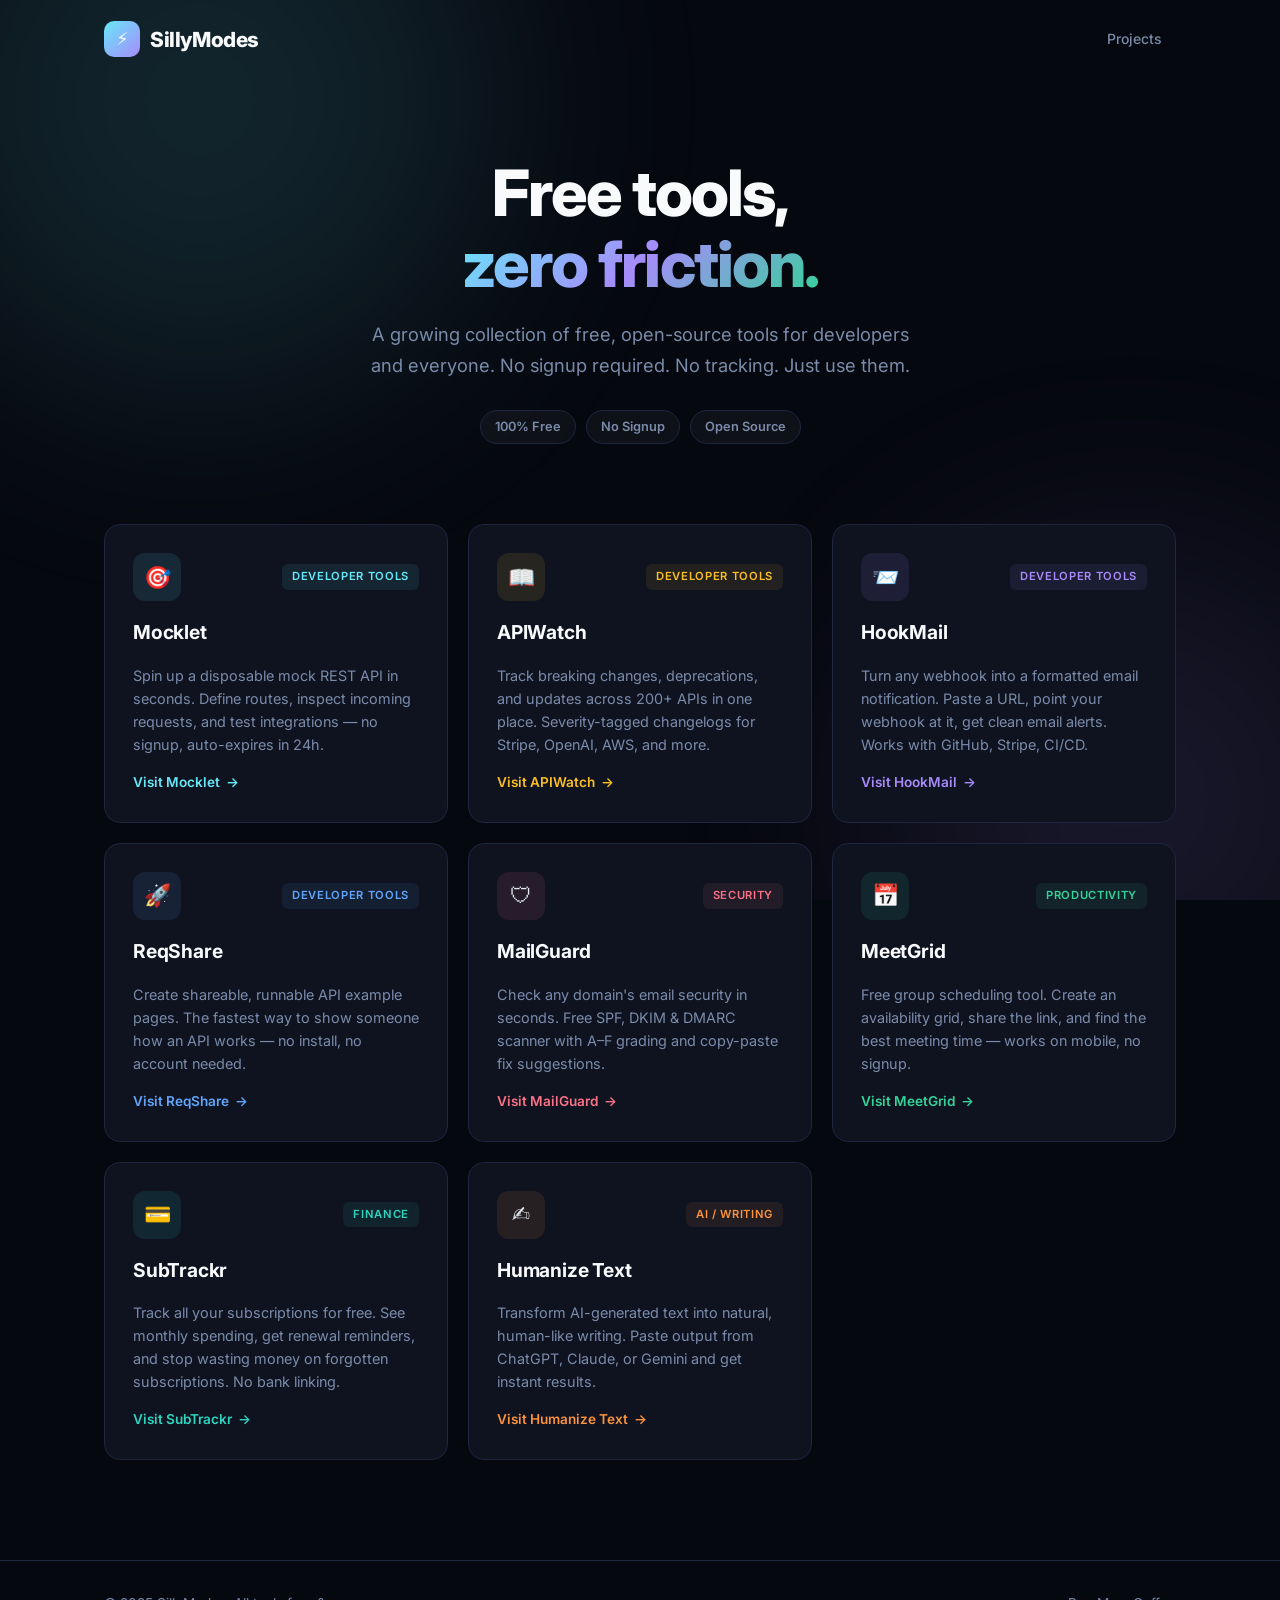
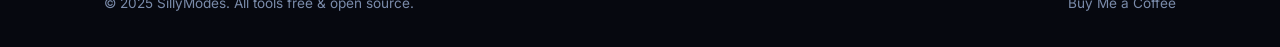
==== index.html @ 4026e221 "open project links in new tabs Co-Authored-By: Claude Opus 4.6 (1M context) <noreply@anthropic.com>" ====
<!DOCTYPE html>
<html lang="en">
<head>
<meta charset="UTF-8">
<meta name="viewport" content="width=device-width, initial-scale=1.0">
<title>SillyModes — Free Developer Tools & Utilities</title>
<meta name="description" content="A collection of free, no-signup developer tools and utilities. Mock APIs, webhook relays, email security, scheduling, API tracking, and more.">
<meta name="keywords" content="free developer tools, mock API, webhook email, email security, API changelog, group scheduling, subscription tracker, AI humanizer, API examples">
<link rel="canonical" href="https://sillymodes.github.io/">
<meta name="robots" content="index, follow">

<!-- Open Graph -->
<meta property="og:title" content="SillyModes — Free Developer Tools & Utilities">
<meta property="og:description" content="A collection of free, no-signup tools for developers. Mock APIs, webhook relays, email security, and more.">
<meta property="og:url" content="https://sillymodes.github.io/">
<meta property="og:type" content="website">
<meta property="og:site_name" content="SillyModes">

<!-- Twitter Card -->
<meta name="twitter:card" content="summary">
<meta name="twitter:title" content="SillyModes — Free Developer Tools & Utilities">
<meta name="twitter:description" content="Free, no-signup tools for developers. Mock APIs, webhooks, email security, scheduling, and more.">

<link rel="icon" type="image/svg+xml" href="data:image/svg+xml,%3Csvg xmlns='http://www.w3.org/2000/svg' viewBox='0 0 64 64'%3E%3Crect width='64' height='64' rx='14' fill='%230a0e1a'/%3E%3Ctext x='32' y='44' text-anchor='middle' font-size='34' fill='%2367e8f9'%3E%E2%9A%A1%3C/text%3E%3C/svg%3E">

<link rel="preconnect" href="https://fonts.googleapis.com">
<link rel="preconnect" href="https://fonts.gstatic.com" crossorigin>
<link href="https://fonts.googleapis.com/css2?family=Inter:wght@400;500;600;700;800&display=swap" rel="stylesheet">

<style>
*,*::before,*::after{box-sizing:border-box;margin:0;padding:0}

:root{
  --bg:#06080f;
  --bg-card:#0f1320;
  --bg-card-hover:#151b30;
  --border:#1e2640;
  --border-hover:#2d3a5c;
  --text:#e2e8f0;
  --text-dim:#7a8baa;
  --text-bright:#f8fafc;
  --accent:#67e8f9;
  --accent2:#a78bfa;
  --accent3:#34d399;
  --font:'Inter',system-ui,-apple-system,sans-serif;
  --radius:16px;
  --radius-sm:10px;
}

html{scroll-behavior:smooth}
body{
  font-family:var(--font);
  background:var(--bg);
  color:var(--text);
  line-height:1.6;
  min-height:100vh;
  overflow-x:hidden;
}

/* ===== BACKGROUND ===== */
.bg-glow{
  position:fixed;
  inset:0;
  z-index:0;
  pointer-events:none;
  overflow:hidden;
}
.bg-glow::before,.bg-glow::after{
  content:'';
  position:absolute;
  border-radius:50%;
  filter:blur(120px);
  opacity:.12;
}
.bg-glow::before{
  width:600px;height:600px;
  background:var(--accent);
  top:-200px;left:-100px;
}
.bg-glow::after{
  width:500px;height:500px;
  background:var(--accent2);
  bottom:-150px;right:-100px;
}

/* ===== LAYOUT ===== */
.container{
  max-width:1120px;
  margin:0 auto;
  padding:0 24px;
  position:relative;
  z-index:1;
}

/* ===== HEADER ===== */
header{
  padding:20px 0;
  position:relative;
  z-index:10;
}
.header-inner{
  display:flex;
  align-items:center;
  justify-content:space-between;
}
.logo{
  font-size:1.3rem;
  font-weight:800;
  color:var(--text-bright);
  text-decoration:none;
  letter-spacing:-.02em;
  display:flex;
  align-items:center;
  gap:10px;
}
.logo-icon{
  width:36px;height:36px;
  background:linear-gradient(135deg,var(--accent),var(--accent2));
  border-radius:10px;
  display:grid;
  place-items:center;
  font-size:18px;
  line-height:1;
}
.header-links{
  display:flex;
  align-items:center;
  gap:8px;
}
.header-links a{
  color:var(--text-dim);
  text-decoration:none;
  font-size:.875rem;
  font-weight:500;
  padding:8px 14px;
  border-radius:var(--radius-sm);
  transition:all .2s;
}
.header-links a:hover{
  color:var(--text-bright);
  background:rgba(255,255,255,.05);
}

/* ===== HERO ===== */
.hero{
  padding:80px 0 60px;
  text-align:center;
}
.hero h1{
  font-size:clamp(2.5rem,6vw,4rem);
  font-weight:800;
  letter-spacing:-.03em;
  line-height:1.1;
  color:var(--text-bright);
  margin-bottom:20px;
}
.hero h1 .gradient{
  background:linear-gradient(135deg,var(--accent),var(--accent2),var(--accent3));
  -webkit-background-clip:text;
  -webkit-text-fill-color:transparent;
  background-clip:text;
}
.hero p{
  font-size:1.15rem;
  color:var(--text-dim);
  max-width:560px;
  margin:0 auto;
  line-height:1.7;
}
.hero .badge-row{
  display:flex;
  justify-content:center;
  flex-wrap:wrap;
  gap:10px;
  margin-top:28px;
}
.hero .badge{
  font-size:.8rem;
  font-weight:600;
  padding:6px 14px;
  border-radius:20px;
  background:rgba(255,255,255,.04);
  border:1px solid var(--border);
  color:var(--text-dim);
}

/* ===== GRID ===== */
.projects{
  padding:20px 0 100px;
}
.grid{
  display:grid;
  grid-template-columns:repeat(auto-fill,minmax(320px,1fr));
  gap:20px;
}

/* ===== CARD ===== */
.card{
  background:var(--bg-card);
  border:1px solid var(--border);
  border-radius:var(--radius);
  padding:28px;
  text-decoration:none;
  color:inherit;
  display:flex;
  flex-direction:column;
  gap:16px;
  transition:all .25s cubic-bezier(.4,0,.2,1);
  position:relative;
  overflow:hidden;
}
.card::before{
  content:'';
  position:absolute;
  inset:0;
  border-radius:var(--radius);
  opacity:0;
  transition:opacity .3s;
  pointer-events:none;
}
.card:hover{
  background:var(--bg-card-hover);
  border-color:var(--border-hover);
  transform:translateY(-4px);
  box-shadow:0 20px 60px rgba(0,0,0,.3);
}
.card:hover::before{opacity:1}

.card-top{
  display:flex;
  align-items:center;
  justify-content:space-between;
}
.card-icon{
  width:48px;height:48px;
  border-radius:12px;
  display:grid;
  place-items:center;
  font-size:22px;
  flex-shrink:0;
}
.card-tag{
  font-size:.7rem;
  font-weight:600;
  text-transform:uppercase;
  letter-spacing:.06em;
  padding:4px 10px;
  border-radius:6px;
}
.card h3{
  font-size:1.2rem;
  font-weight:700;
  color:var(--text-bright);
  letter-spacing:-.01em;
}
.card .desc{
  font-size:.9rem;
  color:var(--text-dim);
  line-height:1.6;
  flex:1;
}
.card .visit{
  font-size:.85rem;
  font-weight:600;
  display:flex;
  align-items:center;
  gap:6px;
  transition:gap .2s;
}
.card:hover .visit{gap:10px}
.visit-arrow{transition:transform .2s}
.card:hover .visit-arrow{transform:translateX(2px)}

/* Card color themes */
.card[data-color="cyan"]{--c:103,232,249;--c-solid:#67e8f9}
.card[data-color="purple"]{--c:167,139,250;--c-solid:#a78bfa}
.card[data-color="green"]{--c:52,211,153;--c-solid:#34d399}
.card[data-color="amber"]{--c:251,191,36;--c-solid:#fbbf24}
.card[data-color="rose"]{--c:251,113,133;--c-solid:#fb7185}
.card[data-color="blue"]{--c:96,165,250;--c-solid:#60a5fa}
.card[data-color="orange"]{--c:251,146,60;--c-solid:#fb923c}
.card[data-color="teal"]{--c:45,212,191;--c-solid:#2dd4bf}

.card[data-color] .card-icon{background:rgba(var(--c),.1)}
.card[data-color] .card-tag{background:rgba(var(--c),.08);color:rgb(var(--c))}
.card[data-color] .visit{color:var(--c-solid)}
.card[data-color]::before{
  background:radial-gradient(circle at 30% 0%,rgba(var(--c),.06),transparent 60%);
}

/* ===== FOOTER ===== */
footer{
  border-top:1px solid var(--border);
  padding:32px 0;
  position:relative;
  z-index:1;
}
.footer-inner{
  display:flex;
  align-items:center;
  justify-content:space-between;
  flex-wrap:wrap;
  gap:16px;
}
.footer-inner span{
  font-size:.85rem;
  color:var(--text-dim);
}
.footer-links{
  display:flex;
  gap:20px;
}
.footer-links a{
  font-size:.85rem;
  color:var(--text-dim);
  text-decoration:none;
  transition:color .2s;
}
.footer-links a:hover{color:var(--text-bright)}

/* ===== RESPONSIVE ===== */
@media(max-width:700px){
  .hero{padding:50px 0 40px}
  .grid{grid-template-columns:1fr}
  .header-links .hide-sm{display:none}
}

/* ===== ANIMATION ===== */
@media(prefers-reduced-motion:no-preference){
  .card{
    opacity:0;
    transform:translateY(20px);
    animation:fadeUp .5s ease forwards;
  }
  .card:nth-child(1){animation-delay:.05s}
  .card:nth-child(2){animation-delay:.1s}
  .card:nth-child(3){animation-delay:.15s}
  .card:nth-child(4){animation-delay:.2s}
  .card:nth-child(5){animation-delay:.25s}
  .card:nth-child(6){animation-delay:.3s}
  .card:nth-child(7){animation-delay:.35s}
  .card:nth-child(8){animation-delay:.4s}
  @keyframes fadeUp{
    to{opacity:1;transform:translateY(0)}
  }
}
</style>
</head>
<body>

<div class="bg-glow"></div>

<!-- Header -->
<header>
  <div class="container header-inner">
    <a href="/" class="logo">
      <span class="logo-icon">&#9889;</span>
      SillyModes
    </a>
    <nav class="header-links">
      <a href="#projects" class="hide-sm">Projects</a>
    </nav>
  </div>
</header>

<!-- Hero -->
<section class="hero">
  <div class="container">
    <h1>Free tools,<br><span class="gradient">zero friction.</span></h1>
    <p>A growing collection of free, open-source tools for developers and everyone. No signup required. No tracking. Just use them.</p>
    <div class="badge-row">
      <span class="badge">100% Free</span>
      <span class="badge">No Signup</span>
      <span class="badge">Open Source</span>
    </div>
  </div>
</section>

<!-- Projects Grid -->
<section class="projects" id="projects">
  <div class="container">
    <div class="grid">

      <!-- Mocklet -->
      <a href="/mocklet/" target="_blank" rel="noopener" class="card" data-color="cyan">
        <div class="card-top">
          <div class="card-icon">&#127919;</div>
          <span class="card-tag">Developer Tools</span>
        </div>
        <h3>Mocklet</h3>
        <p class="desc">Spin up a disposable mock REST API in seconds. Define routes, inspect incoming requests, and test integrations &mdash; no signup, auto-expires in 24h.</p>
        <span class="visit">Visit Mocklet <span class="visit-arrow">&rarr;</span></span>
      </a>

      <!-- APIWatch -->
      <a href="/apiwatch/" target="_blank" rel="noopener" class="card" data-color="amber">
        <div class="card-top">
          <div class="card-icon">&#128214;</div>
          <span class="card-tag">Developer Tools</span>
        </div>
        <h3>APIWatch</h3>
        <p class="desc">Track breaking changes, deprecations, and updates across 200+ APIs in one place. Severity-tagged changelogs for Stripe, OpenAI, AWS, and more.</p>
        <span class="visit">Visit APIWatch <span class="visit-arrow">&rarr;</span></span>
      </a>

      <!-- HookMail -->
      <a href="/hookmail/" target="_blank" rel="noopener" class="card" data-color="purple">
        <div class="card-top">
          <div class="card-icon">&#128232;</div>
          <span class="card-tag">Developer Tools</span>
        </div>
        <h3>HookMail</h3>
        <p class="desc">Turn any webhook into a formatted email notification. Paste a URL, point your webhook at it, get clean email alerts. Works with GitHub, Stripe, CI/CD.</p>
        <span class="visit">Visit HookMail <span class="visit-arrow">&rarr;</span></span>
      </a>

      <!-- ReqShare -->
      <a href="/reqshare/" target="_blank" rel="noopener" class="card" data-color="blue">
        <div class="card-top">
          <div class="card-icon">&#128640;</div>
          <span class="card-tag">Developer Tools</span>
        </div>
        <h3>ReqShare</h3>
        <p class="desc">Create shareable, runnable API example pages. The fastest way to show someone how an API works &mdash; no install, no account needed.</p>
        <span class="visit">Visit ReqShare <span class="visit-arrow">&rarr;</span></span>
      </a>

      <!-- MailGuard -->
      <a href="/mailguard/" target="_blank" rel="noopener" class="card" data-color="rose">
        <div class="card-top">
          <div class="card-icon">&#128737;</div>
          <span class="card-tag">Security</span>
        </div>
        <h3>MailGuard</h3>
        <p class="desc">Check any domain's email security in seconds. Free SPF, DKIM &amp; DMARC scanner with A&ndash;F grading and copy-paste fix suggestions.</p>
        <span class="visit">Visit MailGuard <span class="visit-arrow">&rarr;</span></span>
      </a>

      <!-- MeetGrid -->
      <a href="/meetgrid/" target="_blank" rel="noopener" class="card" data-color="green">
        <div class="card-top">
          <div class="card-icon">&#128197;</div>
          <span class="card-tag">Productivity</span>
        </div>
        <h3>MeetGrid</h3>
        <p class="desc">Free group scheduling tool. Create an availability grid, share the link, and find the best meeting time &mdash; works on mobile, no signup.</p>
        <span class="visit">Visit MeetGrid <span class="visit-arrow">&rarr;</span></span>
      </a>

      <!-- SubTrackr -->
      <a href="/subtrackr/" target="_blank" rel="noopener" class="card" data-color="teal">
        <div class="card-top">
          <div class="card-icon">&#128179;</div>
          <span class="card-tag">Finance</span>
        </div>
        <h3>SubTrackr</h3>
        <p class="desc">Track all your subscriptions for free. See monthly spending, get renewal reminders, and stop wasting money on forgotten subscriptions. No bank linking.</p>
        <span class="visit">Visit SubTrackr <span class="visit-arrow">&rarr;</span></span>
      </a>

      <!-- Humanize Text -->
      <a href="/humanize-text/" target="_blank" rel="noopener" class="card" data-color="orange">
        <div class="card-top">
          <div class="card-icon">&#9997;&#65039;</div>
          <span class="card-tag">AI / Writing</span>
        </div>
        <h3>Humanize Text</h3>
        <p class="desc">Transform AI-generated text into natural, human-like writing. Paste output from ChatGPT, Claude, or Gemini and get instant results.</p>
        <span class="visit">Visit Humanize Text <span class="visit-arrow">&rarr;</span></span>
      </a>

    </div>
  </div>
</section>

<!-- Footer -->
<footer>
  <div class="container footer-inner">
    <span>&copy; 2025 SillyModes. All tools free &amp; open source.</span>
    <nav class="footer-links">
      <a href="https://buymeacoffee.com/timtian" target="_blank" rel="noopener">Buy Me a Coffee</a>
    </nav>
  </div>
</footer>

</body>
</html>
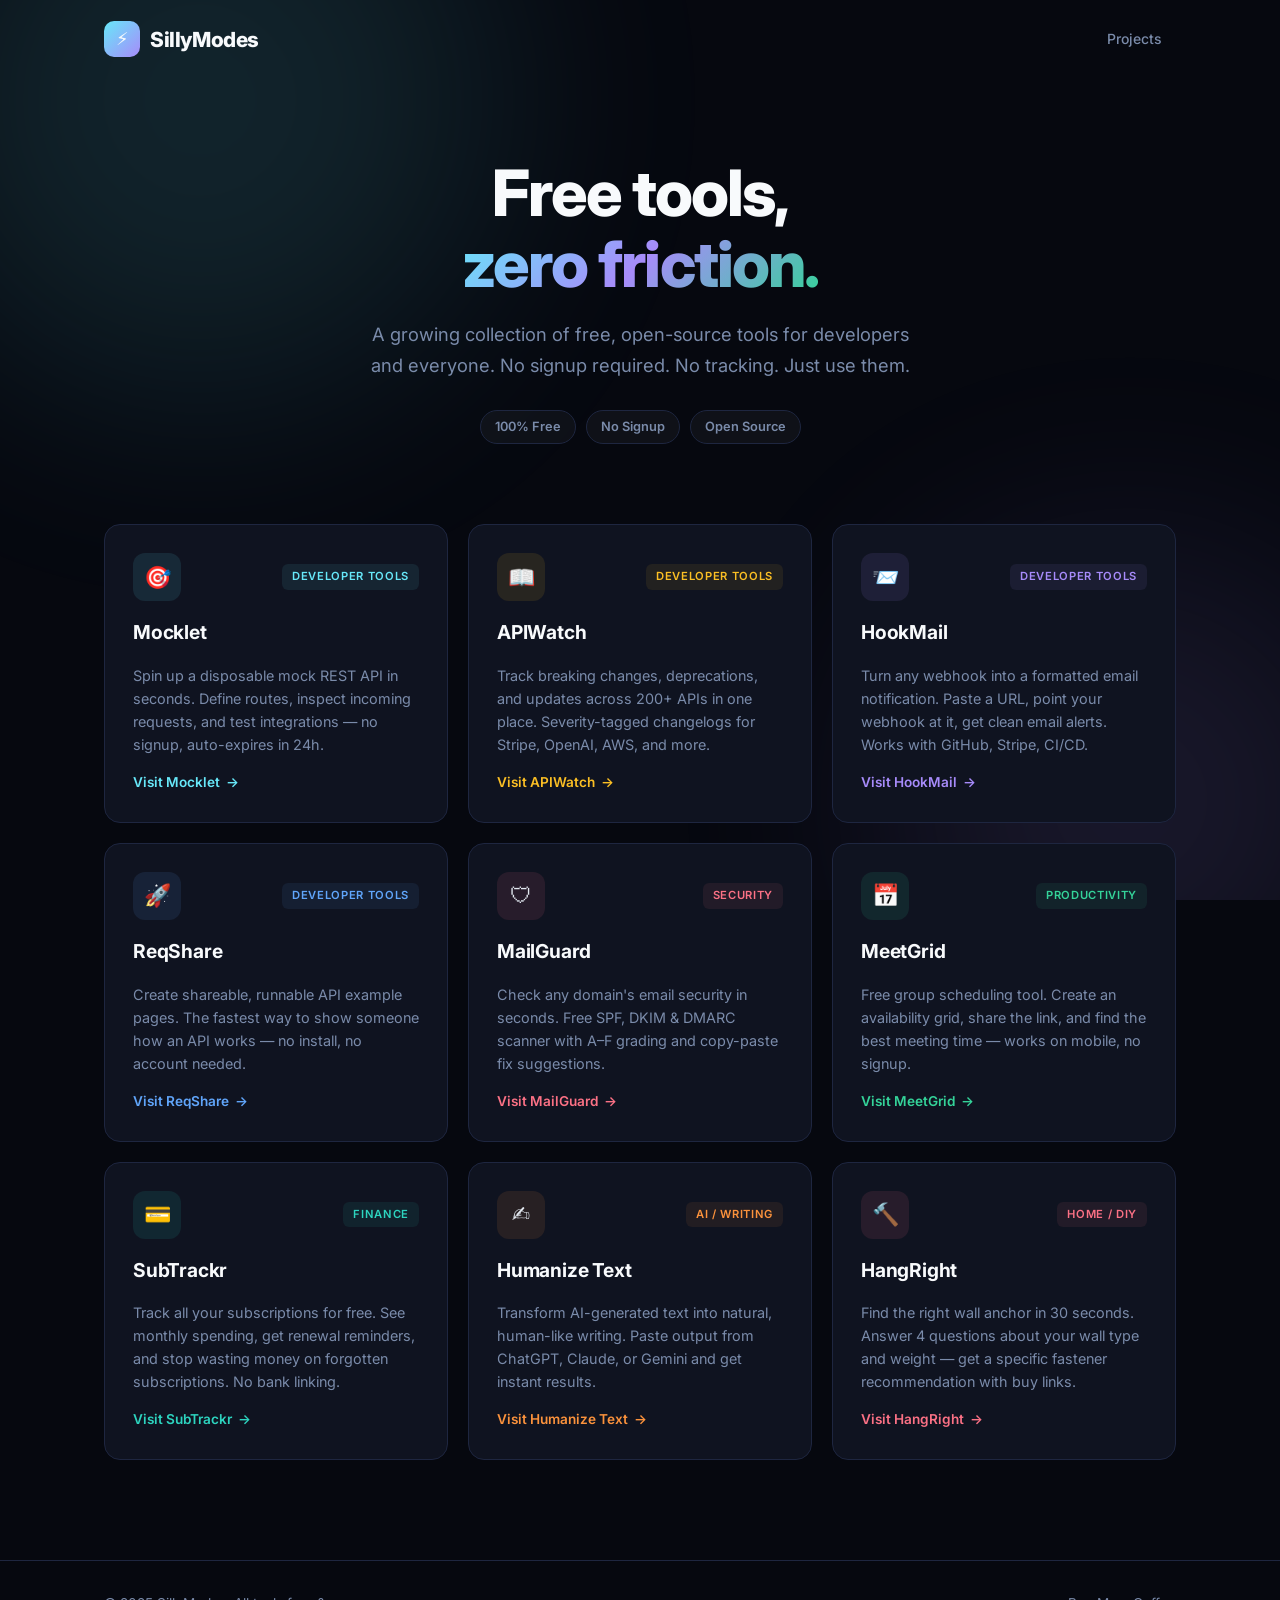
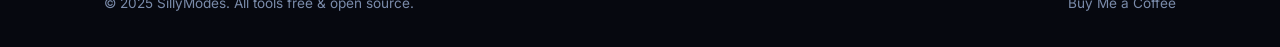
==== commit 12e6cf8a: "add HangRight to homepage Co-Authored-By: Claude Opus 4.6 (1M context) <noreply@anthropic.com>" ====
--- a/index.html
+++ b/index.html
@@ -340,6 +340,7 @@
   .card:nth-child(6){animation-delay:.3s}
   .card:nth-child(7){animation-delay:.35s}
   .card:nth-child(8){animation-delay:.4s}
+  .card:nth-child(9){animation-delay:.45s}
   @keyframes fadeUp{
     to{opacity:1;transform:translateY(0)}
   }
@@ -469,6 +470,17 @@
         <span class="visit">Visit Humanize Text <span class="visit-arrow">&rarr;</span></span>
       </a>
 
+      <!-- HangRight -->
+      <a href="/hangright/" target="_blank" rel="noopener" class="card" data-color="rose">
+        <div class="card-top">
+          <div class="card-icon">&#128296;</div>
+          <span class="card-tag">Home / DIY</span>
+        </div>
+        <h3>HangRight</h3>
+        <p class="desc">Find the right wall anchor in 30 seconds. Answer 4 questions about your wall type and weight &mdash; get a specific fastener recommendation with buy links.</p>
+        <span class="visit">Visit HangRight <span class="visit-arrow">&rarr;</span></span>
+      </a>
+
     </div>
   </div>
 </section>
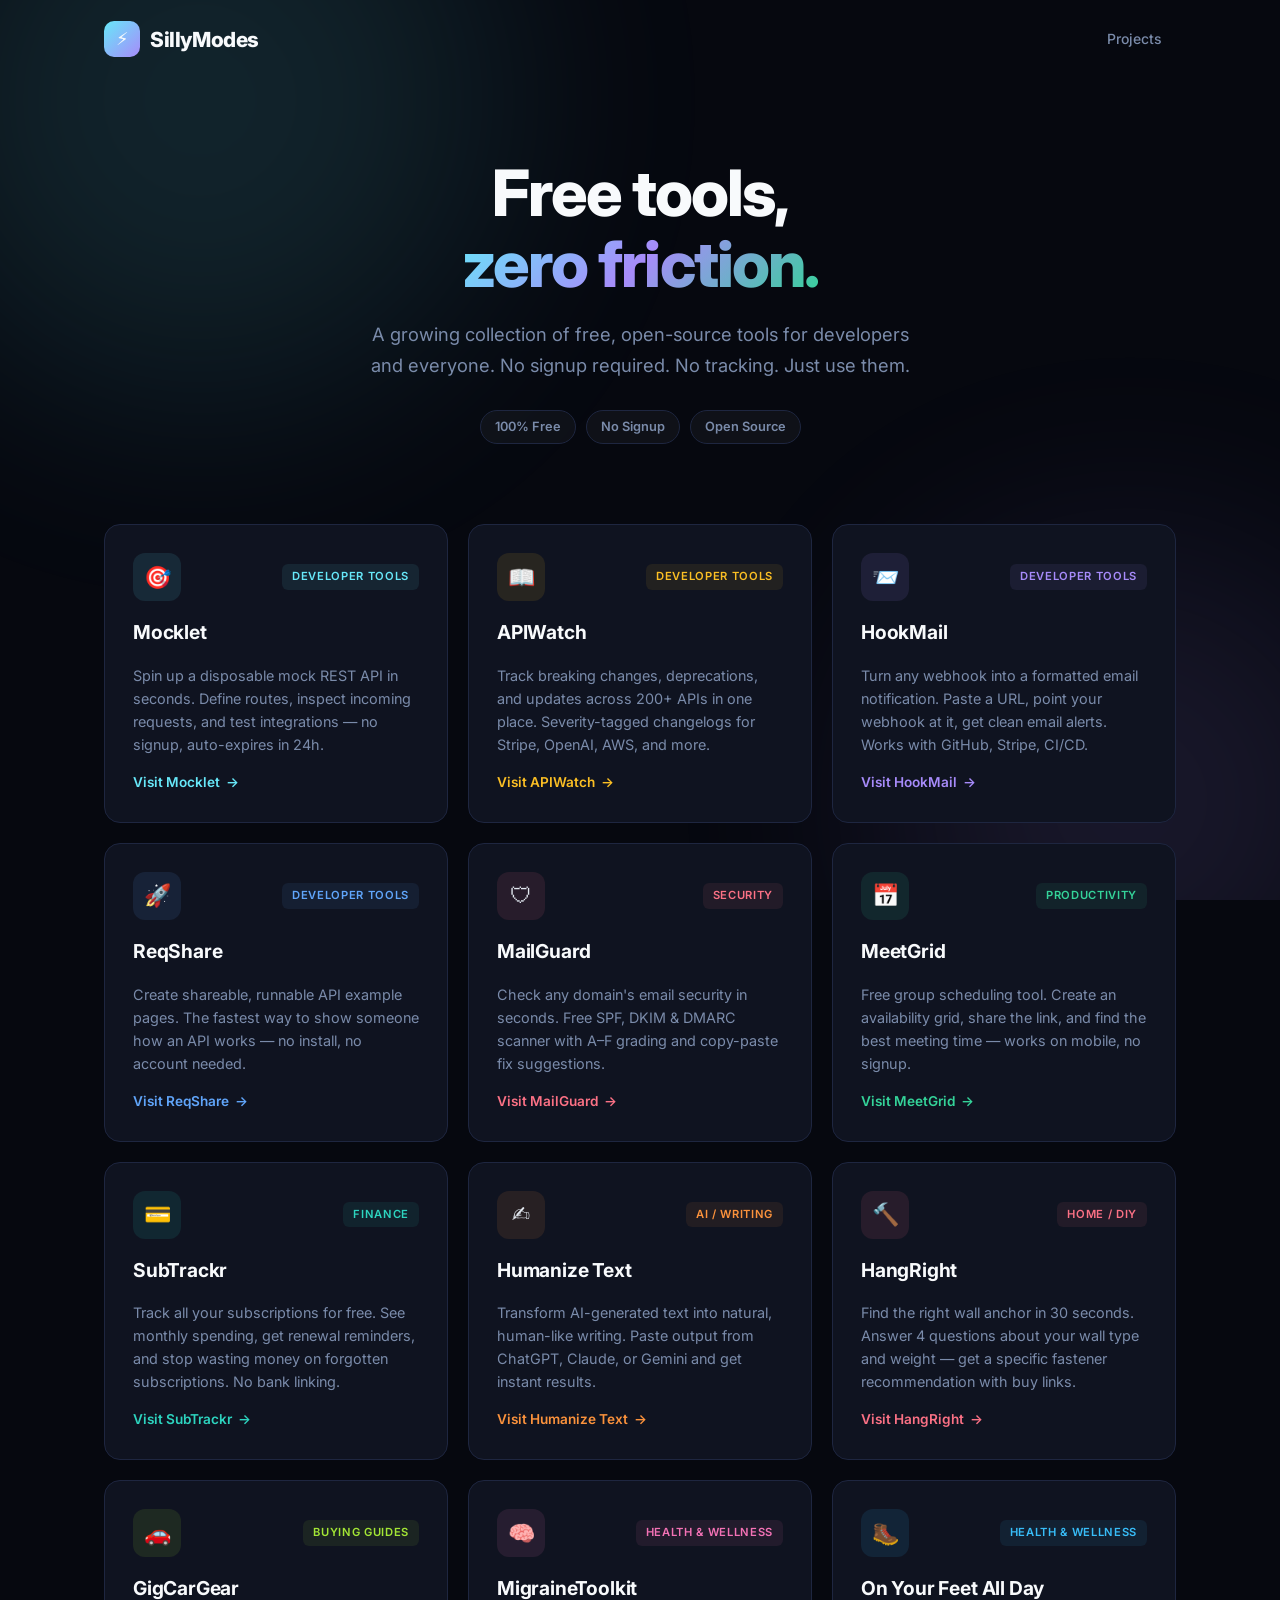
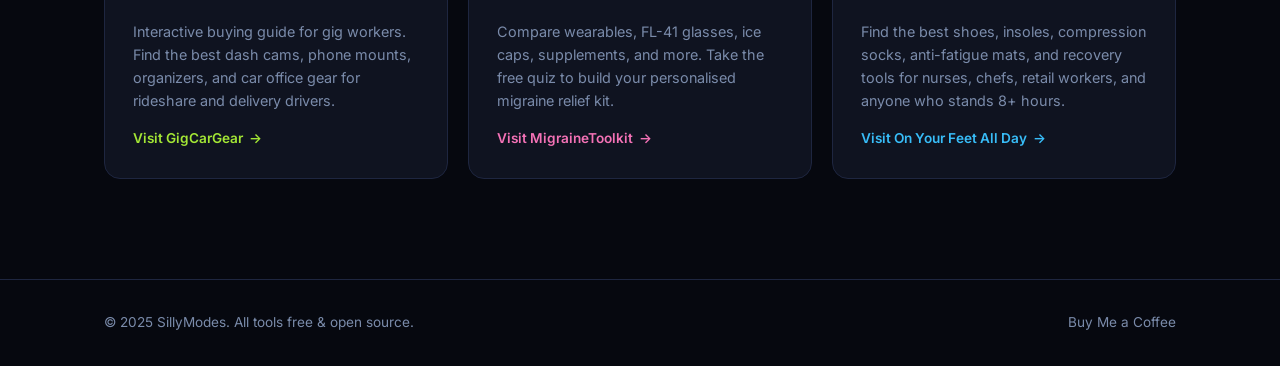
==== commit 295450c6: "Add GigCarGear, MigraineToolkit, OnYourFeetAllDay to homepage; fix font loading" ====
--- a/index.html
+++ b/index.html
@@ -25,7 +25,7 @@
 
 <link rel="preconnect" href="https://fonts.googleapis.com">
 <link rel="preconnect" href="https://fonts.gstatic.com" crossorigin>
-<link href="https://fonts.googleapis.com/css2?family=Inter:wght@400;500;600;700;800&display=swap" rel="stylesheet">
+<link href="https://fonts.googleapis.com/css2?family=Inter:wght@400;500;600;700;800&display=swap" rel="stylesheet" media="print" onload="this.media='all'">
 
 <style>
 *,*::before,*::after{box-sizing:border-box;margin:0;padding:0}
@@ -280,6 +280,9 @@
 .card[data-color="blue"]{--c:96,165,250;--c-solid:#60a5fa}
 .card[data-color="orange"]{--c:251,146,60;--c-solid:#fb923c}
 .card[data-color="teal"]{--c:45,212,191;--c-solid:#2dd4bf}
+.card[data-color="lime"]{--c:163,230,53;--c-solid:#a3e635}
+.card[data-color="pink"]{--c:244,114,182;--c-solid:#f472b6}
+.card[data-color="sky"]{--c:56,189,248;--c-solid:#38bdf8}
 
 .card[data-color] .card-icon{background:rgba(var(--c),.1)}
 .card[data-color] .card-tag{background:rgba(var(--c),.08);color:rgb(var(--c))}
@@ -341,6 +344,9 @@
   .card:nth-child(7){animation-delay:.35s}
   .card:nth-child(8){animation-delay:.4s}
   .card:nth-child(9){animation-delay:.45s}
+  .card:nth-child(10){animation-delay:.5s}
+  .card:nth-child(11){animation-delay:.55s}
+  .card:nth-child(12){animation-delay:.6s}
   @keyframes fadeUp{
     to{opacity:1;transform:translateY(0)}
   }
@@ -481,6 +487,39 @@
         <span class="visit">Visit HangRight <span class="visit-arrow">&rarr;</span></span>
       </a>
 
+      <!-- GigCarGear -->
+      <a href="/gigcargear/" target="_blank" rel="noopener" class="card" data-color="lime">
+        <div class="card-top">
+          <div class="card-icon">&#128663;</div>
+          <span class="card-tag">Buying Guides</span>
+        </div>
+        <h3>GigCarGear</h3>
+        <p class="desc">Interactive buying guide for gig workers. Find the best dash cams, phone mounts, organizers, and car office gear for rideshare and delivery drivers.</p>
+        <span class="visit">Visit GigCarGear <span class="visit-arrow">&rarr;</span></span>
+      </a>
+
+      <!-- MigraineToolkit -->
+      <a href="/migrainetoolkit/" target="_blank" rel="noopener" class="card" data-color="pink">
+        <div class="card-top">
+          <div class="card-icon">&#129504;</div>
+          <span class="card-tag">Health &amp; Wellness</span>
+        </div>
+        <h3>MigraineToolkit</h3>
+        <p class="desc">Compare wearables, FL-41 glasses, ice caps, supplements, and more. Take the free quiz to build your personalised migraine relief kit.</p>
+        <span class="visit">Visit MigraineToolkit <span class="visit-arrow">&rarr;</span></span>
+      </a>
+
+      <!-- OnYourFeetAllDay -->
+      <a href="/onyourfeetallday/" target="_blank" rel="noopener" class="card" data-color="sky">
+        <div class="card-top">
+          <div class="card-icon">&#129406;</div>
+          <span class="card-tag">Health &amp; Wellness</span>
+        </div>
+        <h3>On Your Feet All Day</h3>
+        <p class="desc">Find the best shoes, insoles, compression socks, anti-fatigue mats, and recovery tools for nurses, chefs, retail workers, and anyone who stands 8+ hours.</p>
+        <span class="visit">Visit On Your Feet All Day <span class="visit-arrow">&rarr;</span></span>
+      </a>
+
     </div>
   </div>
 </section>
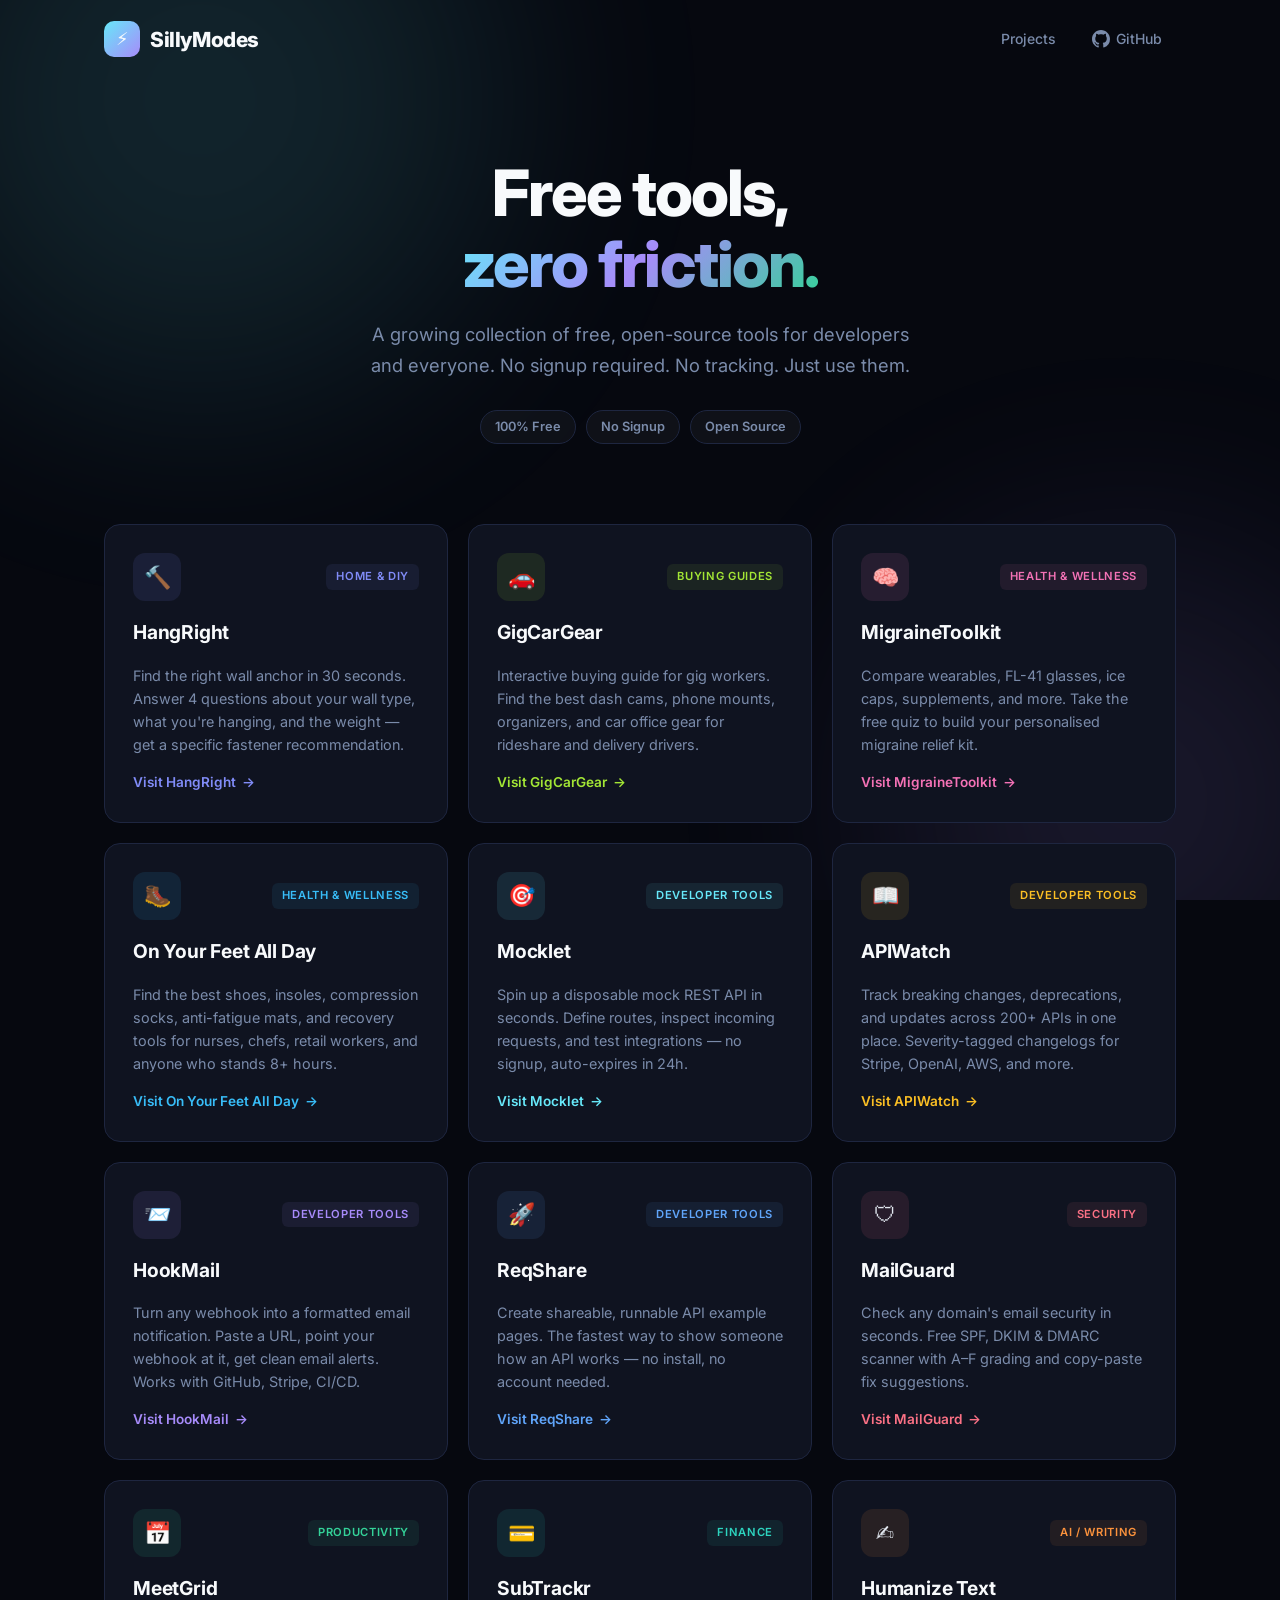
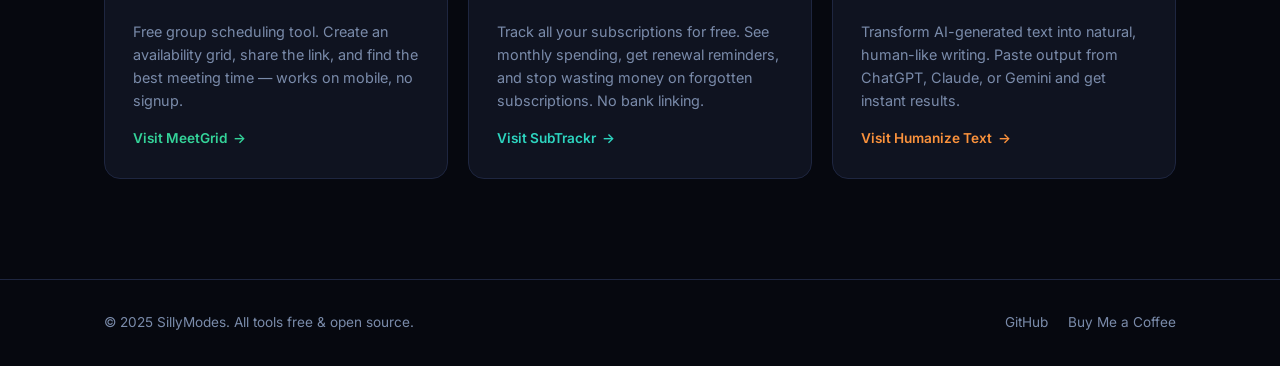
==== commit b83473f6: "Move affiliate project cards to top of homepage Co-Authored-By: Claude Opus 4.6 (1M context) <norepl" ====
--- a/index.html
+++ b/index.html
@@ -5,7 +5,7 @@
 <meta name="viewport" content="width=device-width, initial-scale=1.0">
 <title>SillyModes — Free Developer Tools & Utilities</title>
 <meta name="description" content="A collection of free, no-signup developer tools and utilities. Mock APIs, webhook relays, email security, scheduling, API tracking, and more.">
-<meta name="keywords" content="free developer tools, mock API, webhook email, email security, API changelog, group scheduling, subscription tracker, AI humanizer, API examples">
+<meta name="keywords" content="free developer tools, mock API, webhook email, email security, API changelog, group scheduling, subscription tracker, AI humanizer, API examples, wall anchor tool, gig worker gear, migraine relief, standing all day">
 <link rel="canonical" href="https://sillymodes.github.io/">
 <meta name="robots" content="index, follow">
 
@@ -140,6 +140,9 @@
   color:var(--text-bright);
   background:rgba(255,255,255,.05);
 }
+.header-links .gh-link{
+  display:flex;align-items:center;gap:6px;
+}
 
 /* ===== HERO ===== */
 .hero{
@@ -280,6 +283,7 @@
 .card[data-color="blue"]{--c:96,165,250;--c-solid:#60a5fa}
 .card[data-color="orange"]{--c:251,146,60;--c-solid:#fb923c}
 .card[data-color="teal"]{--c:45,212,191;--c-solid:#2dd4bf}
+.card[data-color="indigo"]{--c:129,140,248;--c-solid:#818cf8}
 .card[data-color="lime"]{--c:163,230,53;--c-solid:#a3e635}
 .card[data-color="pink"]{--c:244,114,182;--c-solid:#f472b6}
 .card[data-color="sky"]{--c:56,189,248;--c-solid:#38bdf8}
@@ -366,6 +370,10 @@
     </a>
     <nav class="header-links">
       <a href="#projects" class="hide-sm">Projects</a>
+      <a href="https://github.com/sillymodes" class="gh-link" target="_blank" rel="noopener">
+        <svg width="18" height="18" viewBox="0 0 24 24" fill="currentColor"><path d="M12 0C5.37 0 0 5.37 0 12c0 5.31 3.435 9.795 8.205 11.385.6.105.825-.255.825-.57 0-.285-.015-1.23-.015-2.235-3.015.555-3.795-.735-4.035-1.41-.135-.345-.72-1.41-1.23-1.695-.42-.225-1.02-.78-.015-.795.945-.015 1.62.87 1.845 1.23 1.08 1.815 2.805 1.305 3.495.99.105-.78.42-1.305.765-1.605-2.67-.3-5.46-1.335-5.46-5.925 0-1.305.465-2.385 1.23-3.225-.12-.3-.54-1.53.12-3.18 0 0 1.005-.315 3.3 1.23.96-.27 1.98-.405 3-.405s2.04.135 3 .405c2.295-1.56 3.3-1.23 3.3-1.23.66 1.65.24 2.88.12 3.18.765.84 1.23 1.905 1.23 3.225 0 4.605-2.805 5.625-5.475 5.925.435.375.81 1.095.81 2.22 0 1.605-.015 2.895-.015 3.3 0 .315.225.69.825.57A12.02 12.02 0 0024 12c0-6.63-5.37-12-12-12z"/></svg>
+        GitHub
+      </a>
     </nav>
   </div>
 </header>
@@ -388,8 +396,52 @@
   <div class="container">
     <div class="grid">
 
+      <!-- HangRight -->
+      <a href="/hangright/" class="card" data-color="indigo">
+        <div class="card-top">
+          <div class="card-icon">&#128296;</div>
+          <span class="card-tag">Home &amp; DIY</span>
+        </div>
+        <h3>HangRight</h3>
+        <p class="desc">Find the right wall anchor in 30 seconds. Answer 4 questions about your wall type, what you're hanging, and the weight &mdash; get a specific fastener recommendation.</p>
+        <span class="visit">Visit HangRight <span class="visit-arrow">&rarr;</span></span>
+      </a>
+
+      <!-- GigCarGear -->
+      <a href="/gigcargear/" class="card" data-color="lime">
+        <div class="card-top">
+          <div class="card-icon">&#128663;</div>
+          <span class="card-tag">Buying Guides</span>
+        </div>
+        <h3>GigCarGear</h3>
+        <p class="desc">Interactive buying guide for gig workers. Find the best dash cams, phone mounts, organizers, and car office gear for rideshare and delivery drivers.</p>
+        <span class="visit">Visit GigCarGear <span class="visit-arrow">&rarr;</span></span>
+      </a>
+
+      <!-- MigraineToolkit -->
+      <a href="/migrainetoolkit/" class="card" data-color="pink">
+        <div class="card-top">
+          <div class="card-icon">&#129504;</div>
+          <span class="card-tag">Health &amp; Wellness</span>
+        </div>
+        <h3>MigraineToolkit</h3>
+        <p class="desc">Compare wearables, FL-41 glasses, ice caps, supplements, and more. Take the free quiz to build your personalised migraine relief kit.</p>
+        <span class="visit">Visit MigraineToolkit <span class="visit-arrow">&rarr;</span></span>
+      </a>
+
+      <!-- OnYourFeetAllDay -->
+      <a href="/onyourfeetallday/" class="card" data-color="sky">
+        <div class="card-top">
+          <div class="card-icon">&#129406;</div>
+          <span class="card-tag">Health &amp; Wellness</span>
+        </div>
+        <h3>On Your Feet All Day</h3>
+        <p class="desc">Find the best shoes, insoles, compression socks, anti-fatigue mats, and recovery tools for nurses, chefs, retail workers, and anyone who stands 8+ hours.</p>
+        <span class="visit">Visit On Your Feet All Day <span class="visit-arrow">&rarr;</span></span>
+      </a>
+
       <!-- Mocklet -->
-      <a href="/mocklet/" target="_blank" rel="noopener" class="card" data-color="cyan">
+      <a href="/mocklet/" class="card" data-color="cyan">
         <div class="card-top">
           <div class="card-icon">&#127919;</div>
           <span class="card-tag">Developer Tools</span>
@@ -400,7 +452,7 @@
       </a>
 
       <!-- APIWatch -->
-      <a href="/apiwatch/" target="_blank" rel="noopener" class="card" data-color="amber">
+      <a href="/apiwatch/" class="card" data-color="amber">
         <div class="card-top">
           <div class="card-icon">&#128214;</div>
           <span class="card-tag">Developer Tools</span>
@@ -411,7 +463,7 @@
       </a>
 
       <!-- HookMail -->
-      <a href="/hookmail/" target="_blank" rel="noopener" class="card" data-color="purple">
+      <a href="/hookmail/" class="card" data-color="purple">
         <div class="card-top">
           <div class="card-icon">&#128232;</div>
           <span class="card-tag">Developer Tools</span>
@@ -422,7 +474,7 @@
       </a>
 
       <!-- ReqShare -->
-      <a href="/reqshare/" target="_blank" rel="noopener" class="card" data-color="blue">
+      <a href="/reqshare/" class="card" data-color="blue">
         <div class="card-top">
           <div class="card-icon">&#128640;</div>
           <span class="card-tag">Developer Tools</span>
@@ -433,7 +485,7 @@
       </a>
 
       <!-- MailGuard -->
-      <a href="/mailguard/" target="_blank" rel="noopener" class="card" data-color="rose">
+      <a href="/mailguard/" class="card" data-color="rose">
         <div class="card-top">
           <div class="card-icon">&#128737;</div>
           <span class="card-tag">Security</span>
@@ -444,7 +496,7 @@
       </a>
 
       <!-- MeetGrid -->
-      <a href="/meetgrid/" target="_blank" rel="noopener" class="card" data-color="green">
+      <a href="/meetgrid/" class="card" data-color="green">
         <div class="card-top">
           <div class="card-icon">&#128197;</div>
           <span class="card-tag">Productivity</span>
@@ -455,7 +507,7 @@
       </a>
 
       <!-- SubTrackr -->
-      <a href="/subtrackr/" target="_blank" rel="noopener" class="card" data-color="teal">
+      <a href="/subtrackr/" class="card" data-color="teal">
         <div class="card-top">
           <div class="card-icon">&#128179;</div>
           <span class="card-tag">Finance</span>
@@ -466,7 +518,7 @@
       </a>
 
       <!-- Humanize Text -->
-      <a href="/humanize-text/" target="_blank" rel="noopener" class="card" data-color="orange">
+      <a href="/humanize-text/" class="card" data-color="orange">
         <div class="card-top">
           <div class="card-icon">&#9997;&#65039;</div>
           <span class="card-tag">AI / Writing</span>
@@ -474,50 +526,6 @@
         <h3>Humanize Text</h3>
         <p class="desc">Transform AI-generated text into natural, human-like writing. Paste output from ChatGPT, Claude, or Gemini and get instant results.</p>
         <span class="visit">Visit Humanize Text <span class="visit-arrow">&rarr;</span></span>
-      </a>
-
-      <!-- HangRight -->
-      <a href="/hangright/" target="_blank" rel="noopener" class="card" data-color="rose">
-        <div class="card-top">
-          <div class="card-icon">&#128296;</div>
-          <span class="card-tag">Home / DIY</span>
-        </div>
-        <h3>HangRight</h3>
-        <p class="desc">Find the right wall anchor in 30 seconds. Answer 4 questions about your wall type and weight &mdash; get a specific fastener recommendation with buy links.</p>
-        <span class="visit">Visit HangRight <span class="visit-arrow">&rarr;</span></span>
-      </a>
-
-      <!-- GigCarGear -->
-      <a href="/gigcargear/" target="_blank" rel="noopener" class="card" data-color="lime">
-        <div class="card-top">
-          <div class="card-icon">&#128663;</div>
-          <span class="card-tag">Buying Guides</span>
-        </div>
-        <h3>GigCarGear</h3>
-        <p class="desc">Interactive buying guide for gig workers. Find the best dash cams, phone mounts, organizers, and car office gear for rideshare and delivery drivers.</p>
-        <span class="visit">Visit GigCarGear <span class="visit-arrow">&rarr;</span></span>
-      </a>
-
-      <!-- MigraineToolkit -->
-      <a href="/migrainetoolkit/" target="_blank" rel="noopener" class="card" data-color="pink">
-        <div class="card-top">
-          <div class="card-icon">&#129504;</div>
-          <span class="card-tag">Health &amp; Wellness</span>
-        </div>
-        <h3>MigraineToolkit</h3>
-        <p class="desc">Compare wearables, FL-41 glasses, ice caps, supplements, and more. Take the free quiz to build your personalised migraine relief kit.</p>
-        <span class="visit">Visit MigraineToolkit <span class="visit-arrow">&rarr;</span></span>
-      </a>
-
-      <!-- OnYourFeetAllDay -->
-      <a href="/onyourfeetallday/" target="_blank" rel="noopener" class="card" data-color="sky">
-        <div class="card-top">
-          <div class="card-icon">&#129406;</div>
-          <span class="card-tag">Health &amp; Wellness</span>
-        </div>
-        <h3>On Your Feet All Day</h3>
-        <p class="desc">Find the best shoes, insoles, compression socks, anti-fatigue mats, and recovery tools for nurses, chefs, retail workers, and anyone who stands 8+ hours.</p>
-        <span class="visit">Visit On Your Feet All Day <span class="visit-arrow">&rarr;</span></span>
       </a>
 
     </div>
@@ -529,6 +537,7 @@
   <div class="container footer-inner">
     <span>&copy; 2025 SillyModes. All tools free &amp; open source.</span>
     <nav class="footer-links">
+      <a href="https://github.com/sillymodes" target="_blank" rel="noopener">GitHub</a>
       <a href="https://buymeacoffee.com/timtian" target="_blank" rel="noopener">Buy Me a Coffee</a>
     </nav>
   </div>
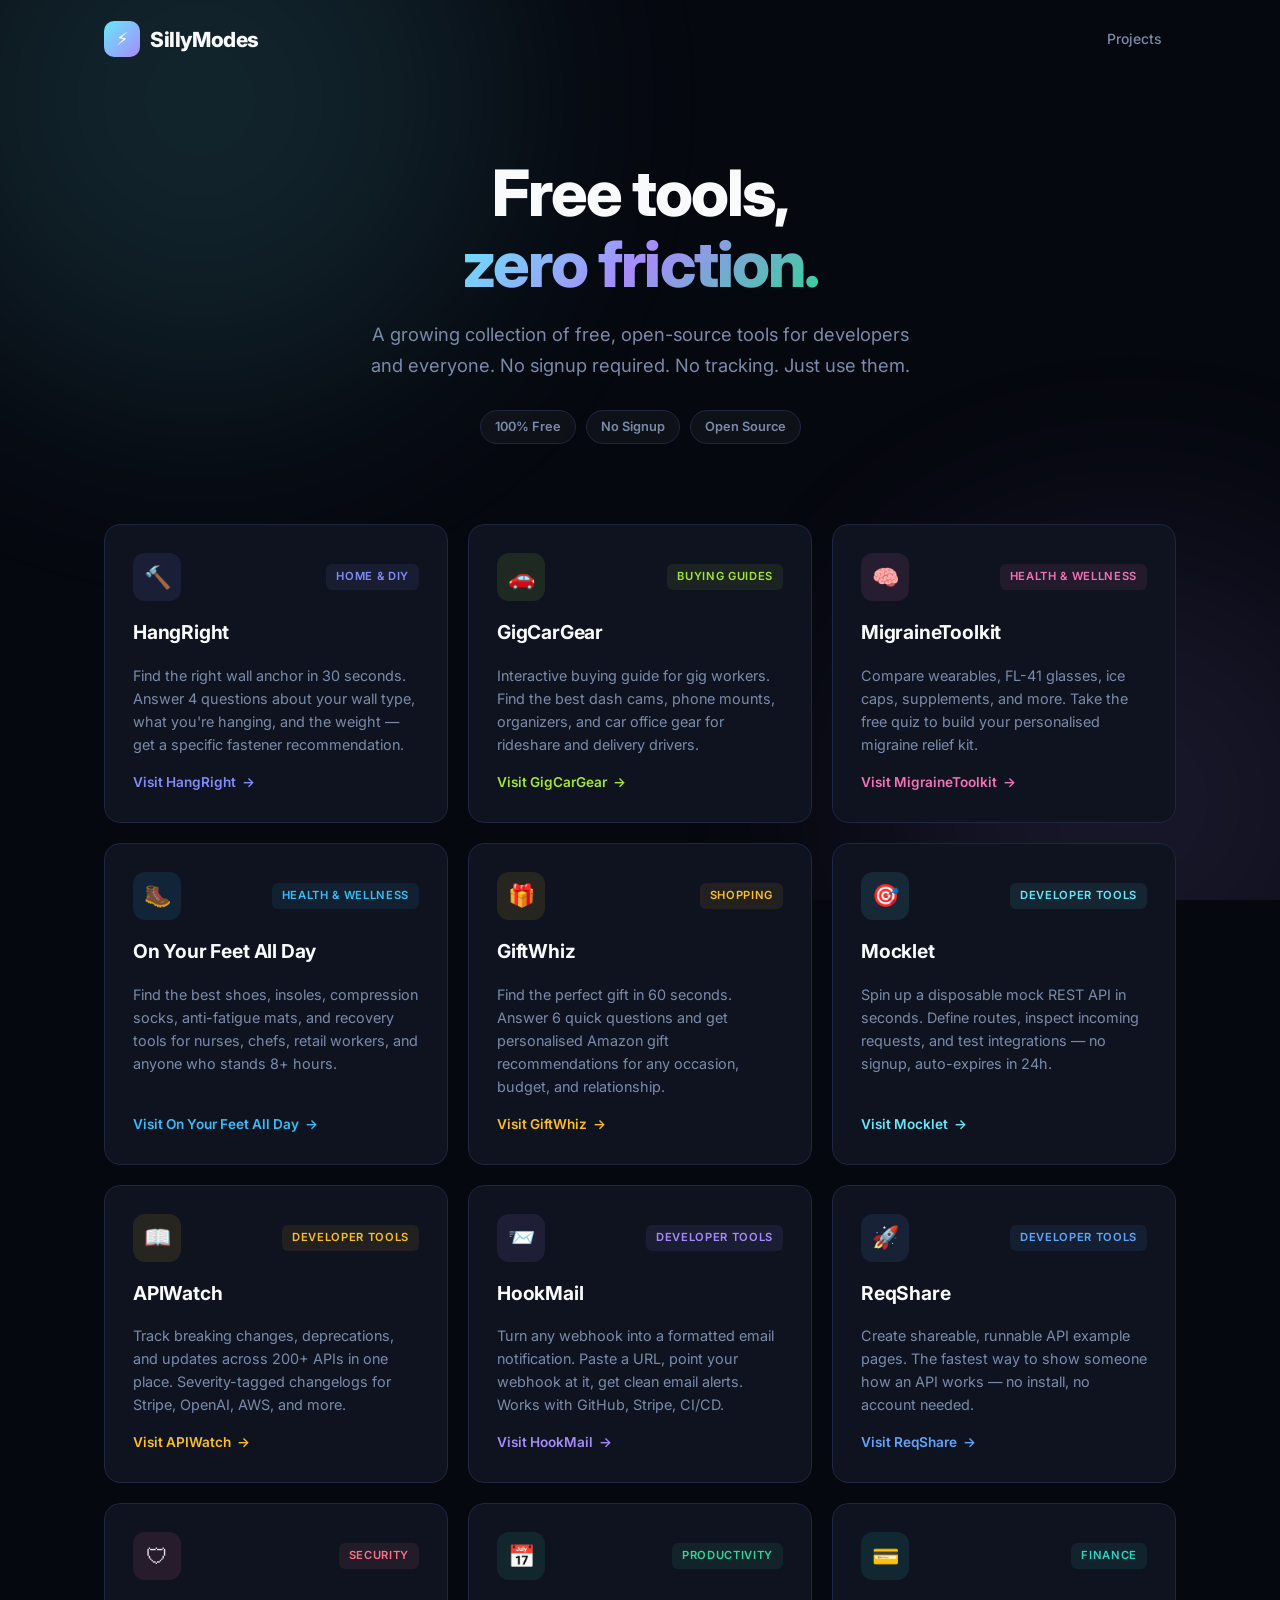
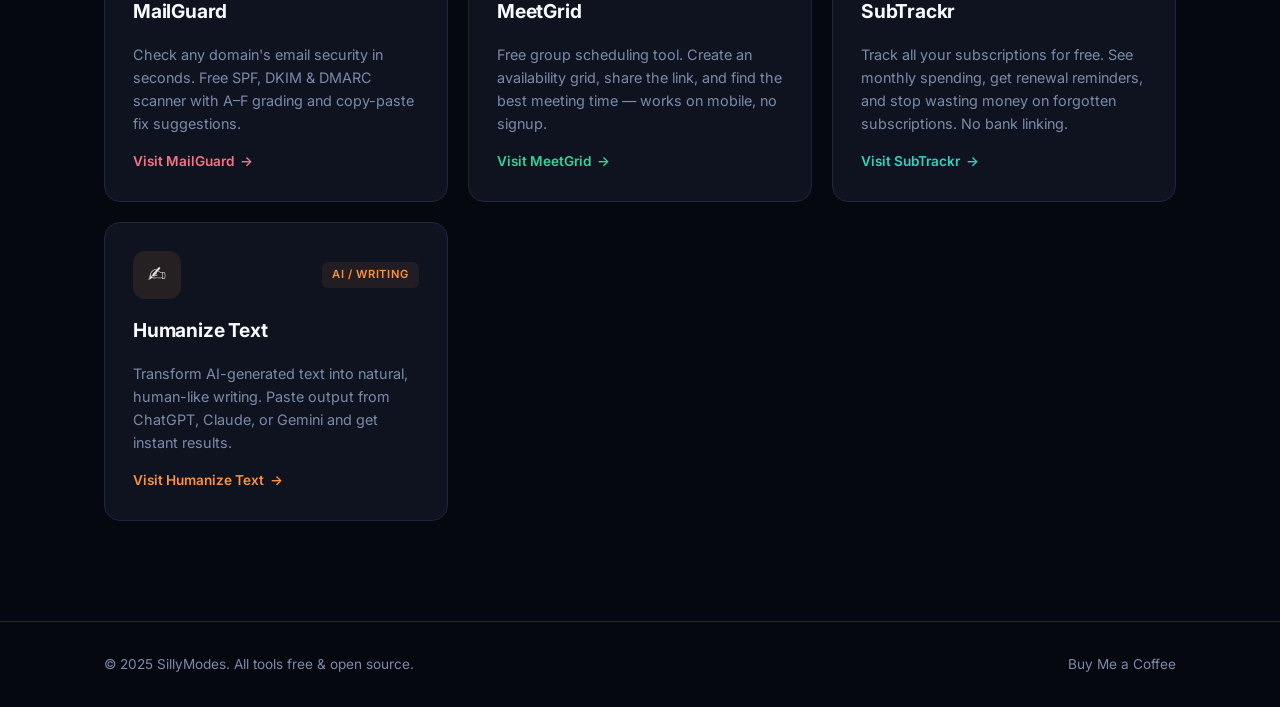
==== commit a9cb8606: "Remove GitHub links, add GiftWhiz card Co-Authored-By: Claude Opus 4.6 (1M context) <noreply@anthrop" ====
--- a/index.html
+++ b/index.html
@@ -5,7 +5,7 @@
 <meta name="viewport" content="width=device-width, initial-scale=1.0">
 <title>SillyModes — Free Developer Tools & Utilities</title>
 <meta name="description" content="A collection of free, no-signup developer tools and utilities. Mock APIs, webhook relays, email security, scheduling, API tracking, and more.">
-<meta name="keywords" content="free developer tools, mock API, webhook email, email security, API changelog, group scheduling, subscription tracker, AI humanizer, API examples, wall anchor tool, gig worker gear, migraine relief, standing all day">
+<meta name="keywords" content="free developer tools, mock API, webhook email, email security, API changelog, group scheduling, subscription tracker, AI humanizer, API examples, wall anchor tool, gig worker gear, migraine relief, standing all day, gift finder, gift ideas">
 <link rel="canonical" href="https://sillymodes.github.io/">
 <meta name="robots" content="index, follow">
 
@@ -351,6 +351,7 @@
   .card:nth-child(10){animation-delay:.5s}
   .card:nth-child(11){animation-delay:.55s}
   .card:nth-child(12){animation-delay:.6s}
+  .card:nth-child(13){animation-delay:.65s}
   @keyframes fadeUp{
     to{opacity:1;transform:translateY(0)}
   }
@@ -370,10 +371,6 @@
     </a>
     <nav class="header-links">
       <a href="#projects" class="hide-sm">Projects</a>
-      <a href="https://github.com/sillymodes" class="gh-link" target="_blank" rel="noopener">
-        <svg width="18" height="18" viewBox="0 0 24 24" fill="currentColor"><path d="M12 0C5.37 0 0 5.37 0 12c0 5.31 3.435 9.795 8.205 11.385.6.105.825-.255.825-.57 0-.285-.015-1.23-.015-2.235-3.015.555-3.795-.735-4.035-1.41-.135-.345-.72-1.41-1.23-1.695-.42-.225-1.02-.78-.015-.795.945-.015 1.62.87 1.845 1.23 1.08 1.815 2.805 1.305 3.495.99.105-.78.42-1.305.765-1.605-2.67-.3-5.46-1.335-5.46-5.925 0-1.305.465-2.385 1.23-3.225-.12-.3-.54-1.53.12-3.18 0 0 1.005-.315 3.3 1.23.96-.27 1.98-.405 3-.405s2.04.135 3 .405c2.295-1.56 3.3-1.23 3.3-1.23.66 1.65.24 2.88.12 3.18.765.84 1.23 1.905 1.23 3.225 0 4.605-2.805 5.625-5.475 5.925.435.375.81 1.095.81 2.22 0 1.605-.015 2.895-.015 3.3 0 .315.225.69.825.57A12.02 12.02 0 0024 12c0-6.63-5.37-12-12-12z"/></svg>
-        GitHub
-      </a>
     </nav>
   </div>
 </header>
@@ -397,7 +394,7 @@
     <div class="grid">
 
       <!-- HangRight -->
-      <a href="/hangright/" class="card" data-color="indigo">
+      <a href="/hangright/" class="card" data-color="indigo" target="_blank" rel="noopener">
         <div class="card-top">
           <div class="card-icon">&#128296;</div>
           <span class="card-tag">Home &amp; DIY</span>
@@ -408,7 +405,7 @@
       </a>
 
       <!-- GigCarGear -->
-      <a href="/gigcargear/" class="card" data-color="lime">
+      <a href="/gigcargear/" class="card" data-color="lime" target="_blank" rel="noopener">
         <div class="card-top">
           <div class="card-icon">&#128663;</div>
           <span class="card-tag">Buying Guides</span>
@@ -419,7 +416,7 @@
       </a>
 
       <!-- MigraineToolkit -->
-      <a href="/migrainetoolkit/" class="card" data-color="pink">
+      <a href="/migrainetoolkit/" class="card" data-color="pink" target="_blank" rel="noopener">
         <div class="card-top">
           <div class="card-icon">&#129504;</div>
           <span class="card-tag">Health &amp; Wellness</span>
@@ -430,7 +427,7 @@
       </a>
 
       <!-- OnYourFeetAllDay -->
-      <a href="/onyourfeetallday/" class="card" data-color="sky">
+      <a href="/onyourfeetallday/" class="card" data-color="sky" target="_blank" rel="noopener">
         <div class="card-top">
           <div class="card-icon">&#129406;</div>
           <span class="card-tag">Health &amp; Wellness</span>
@@ -440,8 +437,19 @@
         <span class="visit">Visit On Your Feet All Day <span class="visit-arrow">&rarr;</span></span>
       </a>
 
+      <!-- GiftWhiz -->
+      <a href="/giftwhiz/" class="card" data-color="amber" target="_blank" rel="noopener">
+        <div class="card-top">
+          <div class="card-icon">&#127873;</div>
+          <span class="card-tag">Shopping</span>
+        </div>
+        <h3>GiftWhiz</h3>
+        <p class="desc">Find the perfect gift in 60 seconds. Answer 6 quick questions and get personalised Amazon gift recommendations for any occasion, budget, and relationship.</p>
+        <span class="visit">Visit GiftWhiz <span class="visit-arrow">&rarr;</span></span>
+      </a>
+
       <!-- Mocklet -->
-      <a href="/mocklet/" class="card" data-color="cyan">
+      <a href="/mocklet/" class="card" data-color="cyan" target="_blank" rel="noopener">
         <div class="card-top">
           <div class="card-icon">&#127919;</div>
           <span class="card-tag">Developer Tools</span>
@@ -452,7 +460,7 @@
       </a>
 
       <!-- APIWatch -->
-      <a href="/apiwatch/" class="card" data-color="amber">
+      <a href="/apiwatch/" class="card" data-color="amber" target="_blank" rel="noopener">
         <div class="card-top">
           <div class="card-icon">&#128214;</div>
           <span class="card-tag">Developer Tools</span>
@@ -463,7 +471,7 @@
       </a>
 
       <!-- HookMail -->
-      <a href="/hookmail/" class="card" data-color="purple">
+      <a href="/hookmail/" class="card" data-color="purple" target="_blank" rel="noopener">
         <div class="card-top">
           <div class="card-icon">&#128232;</div>
           <span class="card-tag">Developer Tools</span>
@@ -474,7 +482,7 @@
       </a>
 
       <!-- ReqShare -->
-      <a href="/reqshare/" class="card" data-color="blue">
+      <a href="/reqshare/" class="card" data-color="blue" target="_blank" rel="noopener">
         <div class="card-top">
           <div class="card-icon">&#128640;</div>
           <span class="card-tag">Developer Tools</span>
@@ -485,7 +493,7 @@
       </a>
 
       <!-- MailGuard -->
-      <a href="/mailguard/" class="card" data-color="rose">
+      <a href="/mailguard/" class="card" data-color="rose" target="_blank" rel="noopener">
         <div class="card-top">
           <div class="card-icon">&#128737;</div>
           <span class="card-tag">Security</span>
@@ -496,7 +504,7 @@
       </a>
 
       <!-- MeetGrid -->
-      <a href="/meetgrid/" class="card" data-color="green">
+      <a href="/meetgrid/" class="card" data-color="green" target="_blank" rel="noopener">
         <div class="card-top">
           <div class="card-icon">&#128197;</div>
           <span class="card-tag">Productivity</span>
@@ -507,7 +515,7 @@
       </a>
 
       <!-- SubTrackr -->
-      <a href="/subtrackr/" class="card" data-color="teal">
+      <a href="/subtrackr/" class="card" data-color="teal" target="_blank" rel="noopener">
         <div class="card-top">
           <div class="card-icon">&#128179;</div>
           <span class="card-tag">Finance</span>
@@ -518,7 +526,7 @@
       </a>
 
       <!-- Humanize Text -->
-      <a href="/humanize-text/" class="card" data-color="orange">
+      <a href="/humanize-text/" class="card" data-color="orange" target="_blank" rel="noopener">
         <div class="card-top">
           <div class="card-icon">&#9997;&#65039;</div>
           <span class="card-tag">AI / Writing</span>
@@ -537,7 +545,6 @@
   <div class="container footer-inner">
     <span>&copy; 2025 SillyModes. All tools free &amp; open source.</span>
     <nav class="footer-links">
-      <a href="https://github.com/sillymodes" target="_blank" rel="noopener">GitHub</a>
       <a href="https://buymeacoffee.com/timtian" target="_blank" rel="noopener">Buy Me a Coffee</a>
     </nav>
   </div>
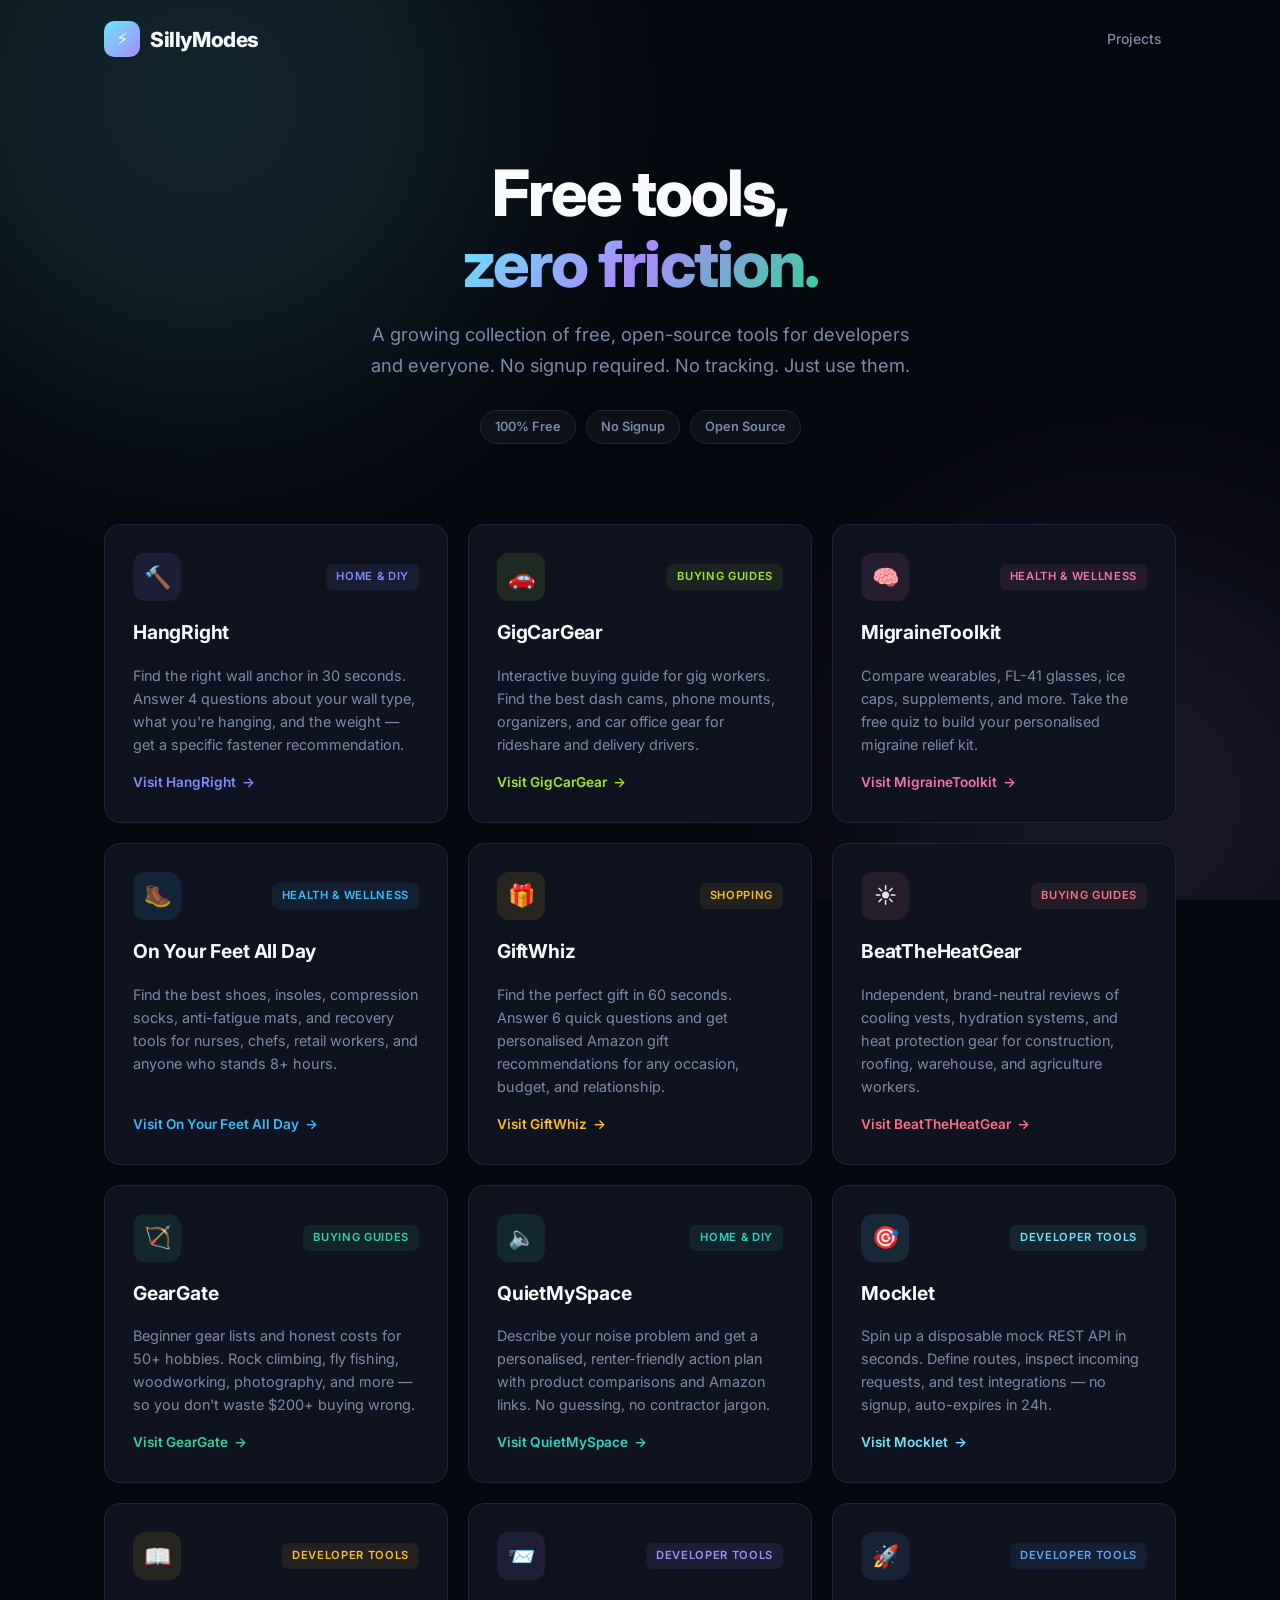
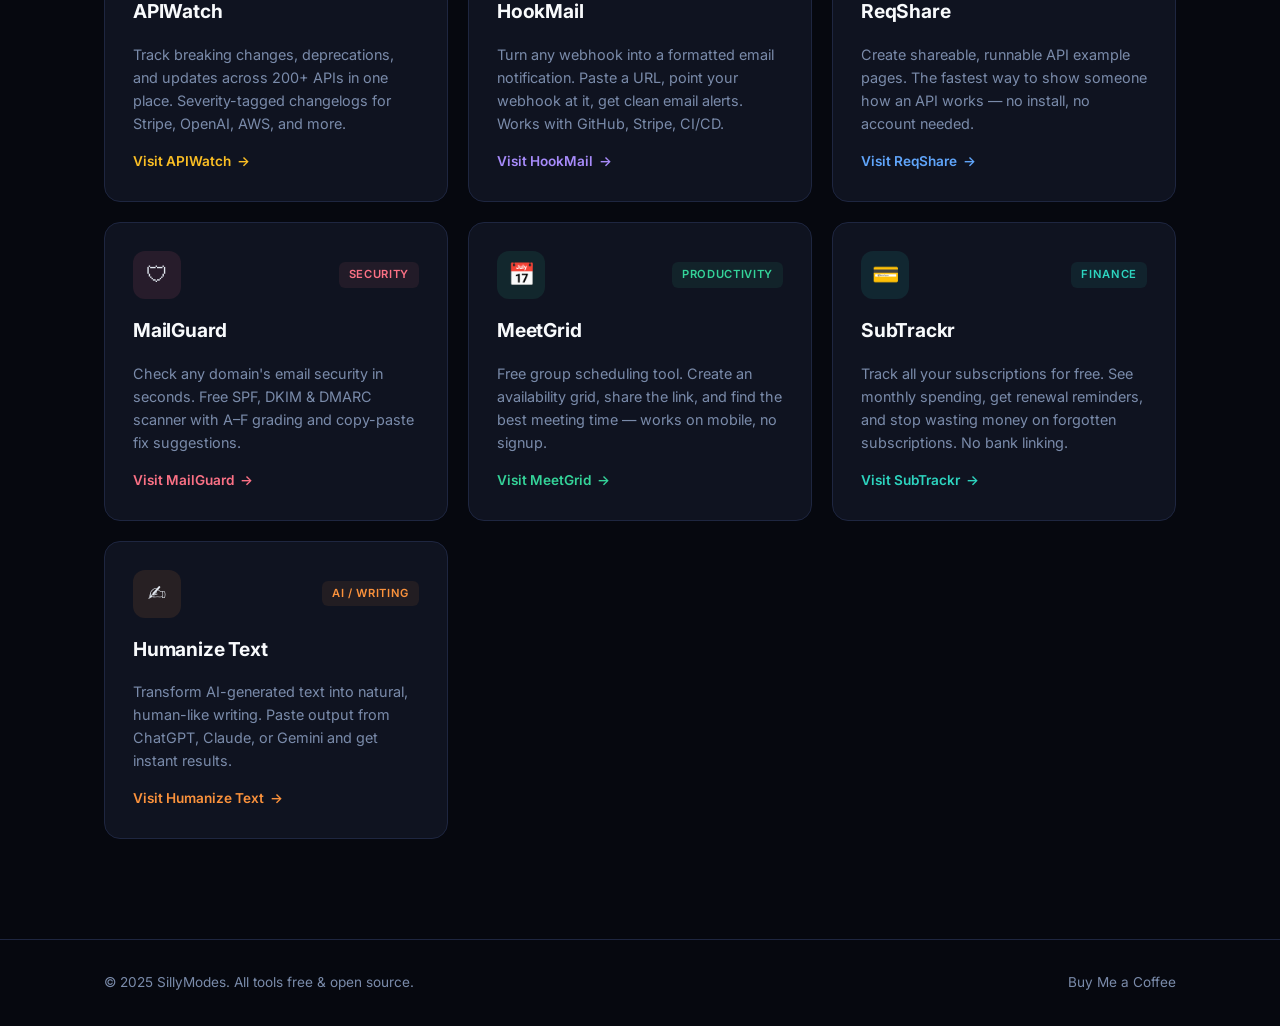
==== commit d5850c1b: "Add BeatTheHeatGear, GearGate, QuietMySpace cards Co-Authored-By: Claude Opus 4.6 (1M context) <nore" ====
--- a/index.html
+++ b/index.html
@@ -352,6 +352,9 @@
   .card:nth-child(11){animation-delay:.55s}
   .card:nth-child(12){animation-delay:.6s}
   .card:nth-child(13){animation-delay:.65s}
+  .card:nth-child(14){animation-delay:.7s}
+  .card:nth-child(15){animation-delay:.75s}
+  .card:nth-child(16){animation-delay:.8s}
   @keyframes fadeUp{
     to{opacity:1;transform:translateY(0)}
   }
@@ -448,6 +451,39 @@
         <span class="visit">Visit GiftWhiz <span class="visit-arrow">&rarr;</span></span>
       </a>
 
+      <!-- BeatTheHeatGear -->
+      <a href="/beattheheatgear/" class="card" data-color="rose" target="_blank" rel="noopener">
+        <div class="card-top">
+          <div class="card-icon">&#9728;&#65039;</div>
+          <span class="card-tag">Buying Guides</span>
+        </div>
+        <h3>BeatTheHeatGear</h3>
+        <p class="desc">Independent, brand-neutral reviews of cooling vests, hydration systems, and heat protection gear for construction, roofing, warehouse, and agriculture workers.</p>
+        <span class="visit">Visit BeatTheHeatGear <span class="visit-arrow">&rarr;</span></span>
+      </a>
+
+      <!-- GearGate -->
+      <a href="/geargate/" class="card" data-color="green" target="_blank" rel="noopener">
+        <div class="card-top">
+          <div class="card-icon">&#127993;</div>
+          <span class="card-tag">Buying Guides</span>
+        </div>
+        <h3>GearGate</h3>
+        <p class="desc">Beginner gear lists and honest costs for 50+ hobbies. Rock climbing, fly fishing, woodworking, photography, and more &mdash; so you don't waste $200+ buying wrong.</p>
+        <span class="visit">Visit GearGate <span class="visit-arrow">&rarr;</span></span>
+      </a>
+
+      <!-- QuietMySpace -->
+      <a href="/quietmyspace/" class="card" data-color="teal" target="_blank" rel="noopener">
+        <div class="card-top">
+          <div class="card-icon">&#128264;</div>
+          <span class="card-tag">Home &amp; DIY</span>
+        </div>
+        <h3>QuietMySpace</h3>
+        <p class="desc">Describe your noise problem and get a personalised, renter-friendly action plan with product comparisons and Amazon links. No guessing, no contractor jargon.</p>
+        <span class="visit">Visit QuietMySpace <span class="visit-arrow">&rarr;</span></span>
+      </a>
+
       <!-- Mocklet -->
       <a href="/mocklet/" class="card" data-color="cyan" target="_blank" rel="noopener">
         <div class="card-top">
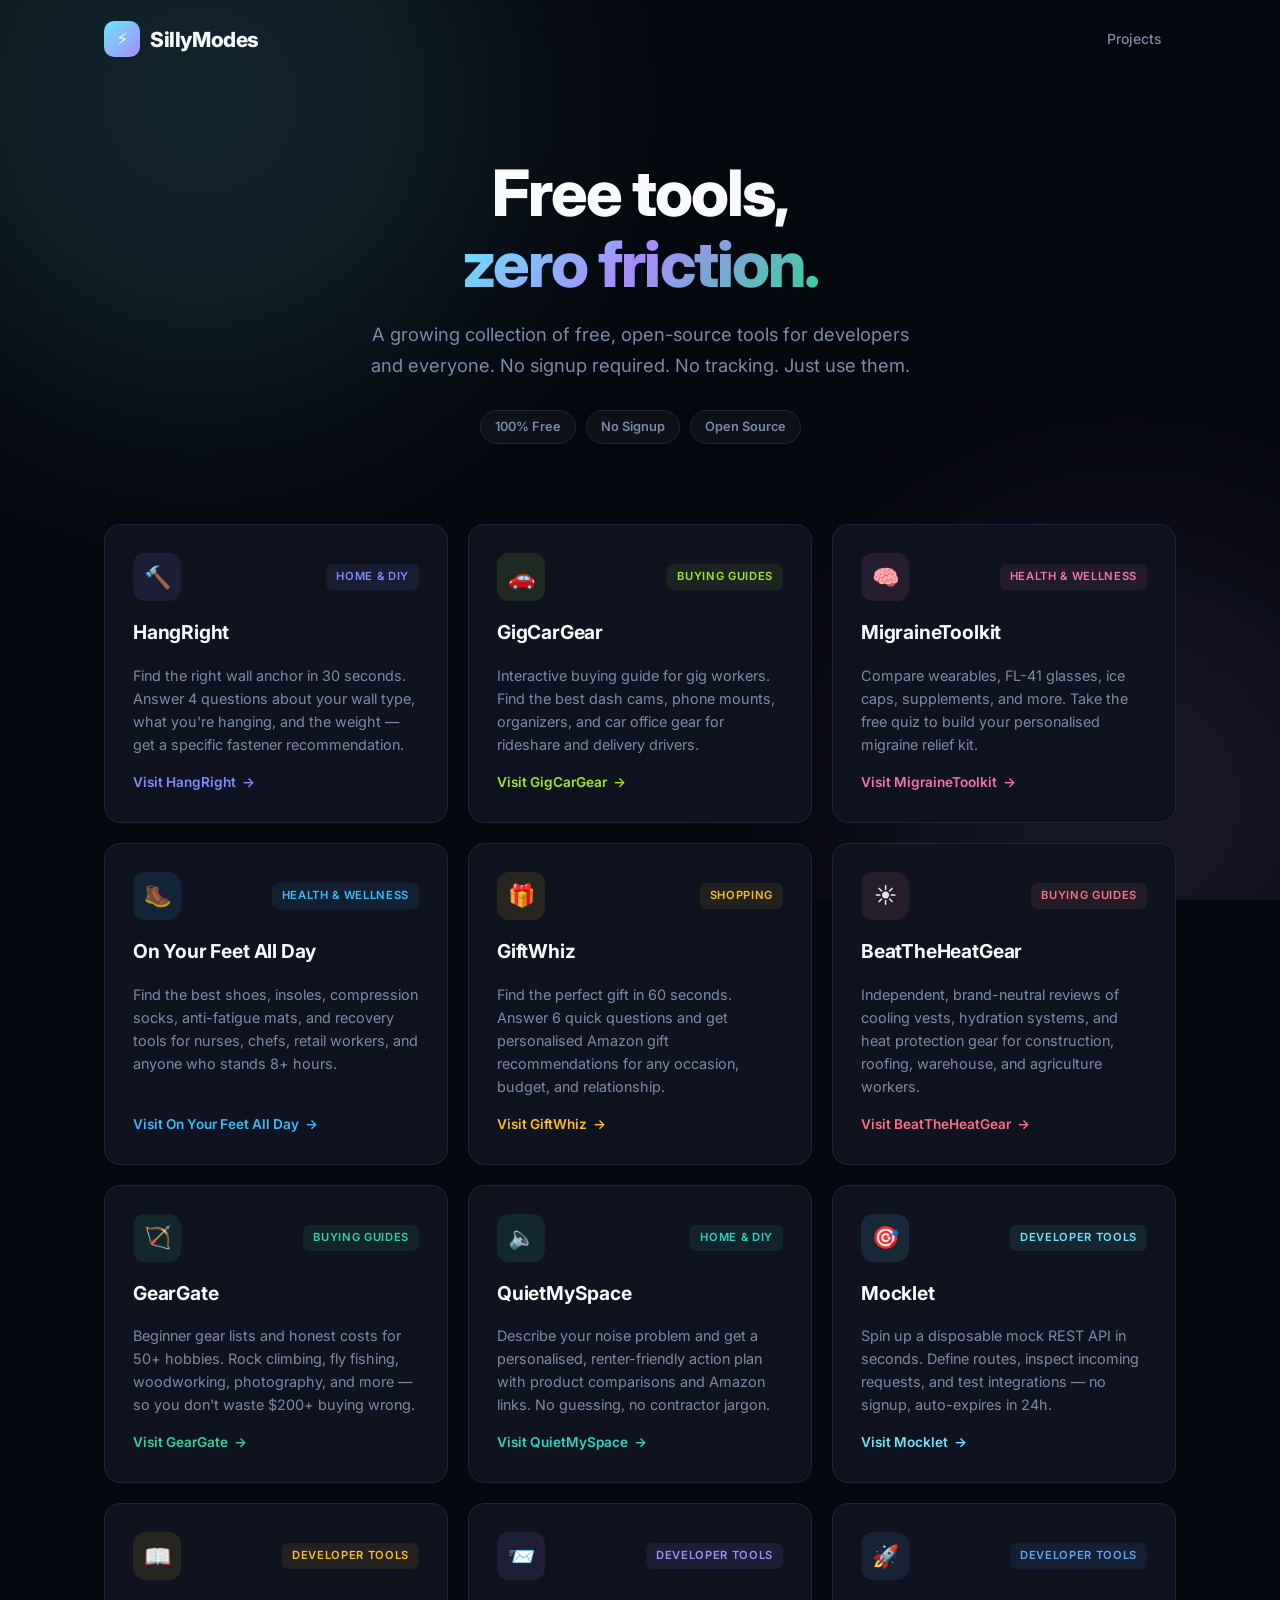
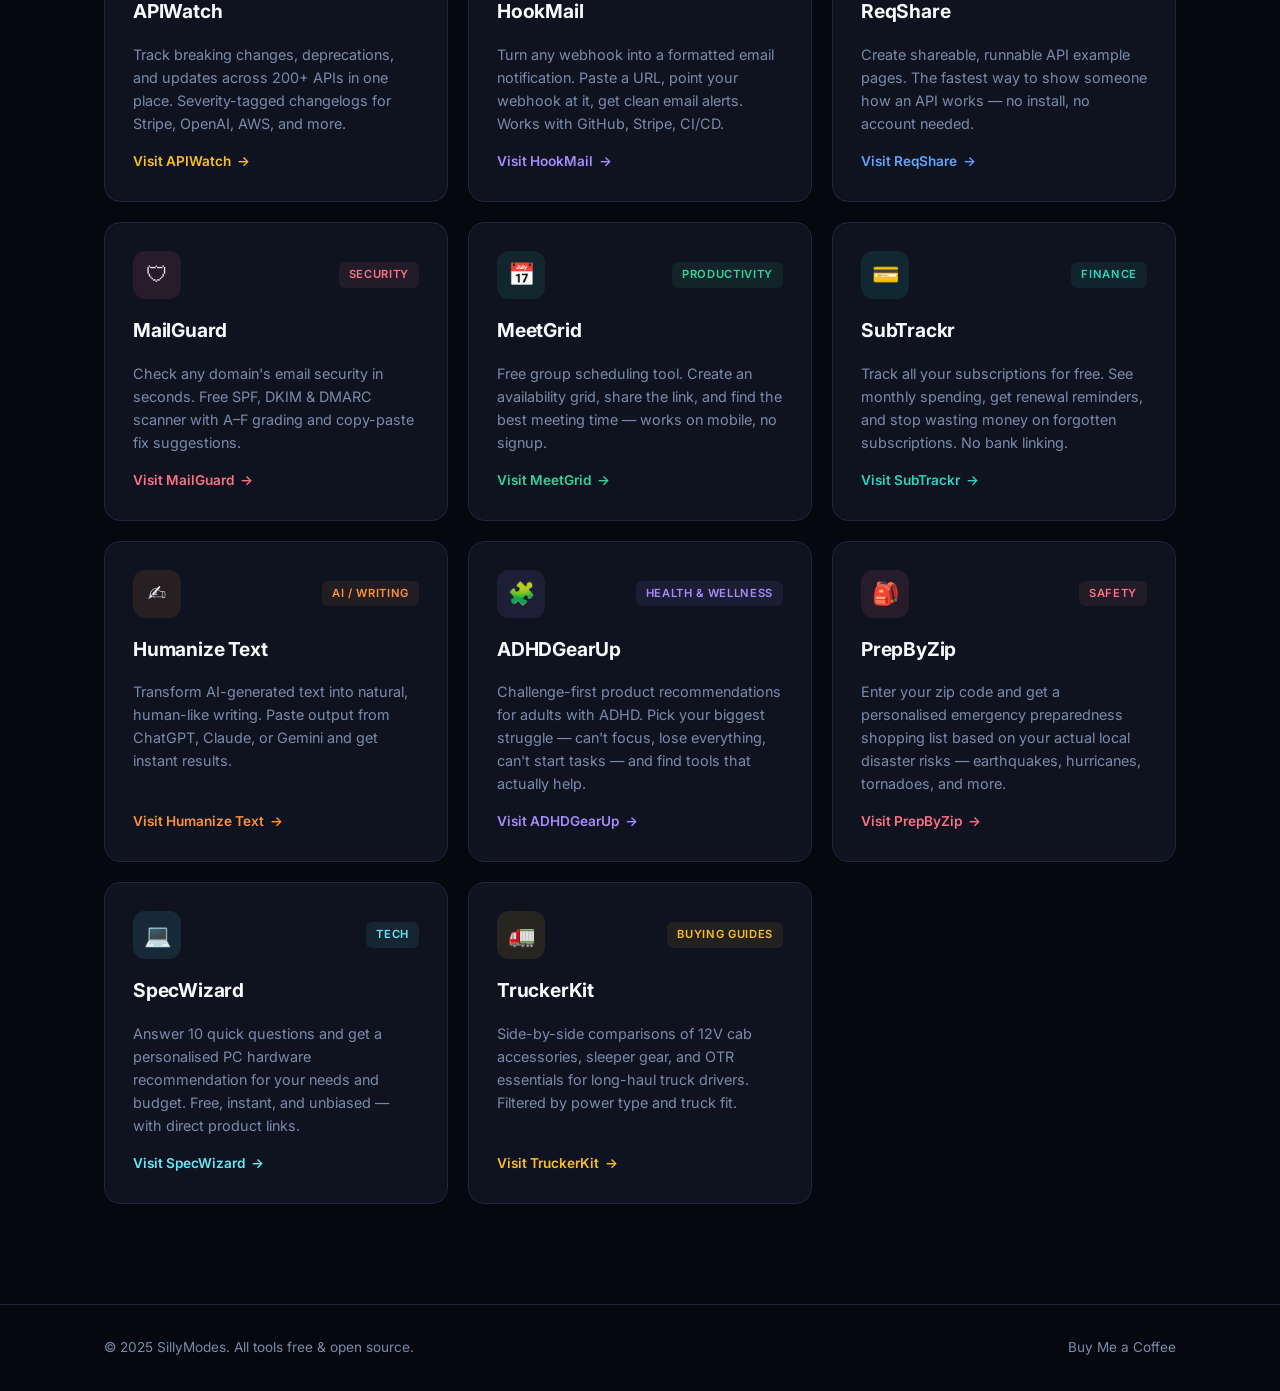
==== commit a899564e: "Add 4 new tools and create sitemap index Added ADHDGearUp, PrepByZip, SpecWizard, TruckerKit to home" ====
--- a/index.html
+++ b/index.html
@@ -5,7 +5,7 @@
 <meta name="viewport" content="width=device-width, initial-scale=1.0">
 <title>SillyModes — Free Developer Tools & Utilities</title>
 <meta name="description" content="A collection of free, no-signup developer tools and utilities. Mock APIs, webhook relays, email security, scheduling, API tracking, and more.">
-<meta name="keywords" content="free developer tools, mock API, webhook email, email security, API changelog, group scheduling, subscription tracker, AI humanizer, API examples, wall anchor tool, gig worker gear, migraine relief, standing all day, gift finder, gift ideas">
+<meta name="keywords" content="free developer tools, mock API, webhook email, email security, API changelog, group scheduling, subscription tracker, AI humanizer, API examples, wall anchor tool, gig worker gear, migraine relief, standing all day, gift finder, gift ideas, ADHD tools, emergency preparedness, PC hardware guide, truck driver gear">
 <link rel="canonical" href="https://sillymodes.github.io/">
 <meta name="robots" content="index, follow">
 
@@ -355,6 +355,10 @@
   .card:nth-child(14){animation-delay:.7s}
   .card:nth-child(15){animation-delay:.75s}
   .card:nth-child(16){animation-delay:.8s}
+  .card:nth-child(17){animation-delay:.85s}
+  .card:nth-child(18){animation-delay:.9s}
+  .card:nth-child(19){animation-delay:.95s}
+  .card:nth-child(20){animation-delay:1s}
   @keyframes fadeUp{
     to{opacity:1;transform:translateY(0)}
   }
@@ -572,6 +576,50 @@
         <span class="visit">Visit Humanize Text <span class="visit-arrow">&rarr;</span></span>
       </a>
 
+      <!-- ADHDGearUp -->
+      <a href="/adhd-gear-up/" class="card" data-color="purple" target="_blank" rel="noopener">
+        <div class="card-top">
+          <div class="card-icon">&#129513;</div>
+          <span class="card-tag">Health &amp; Wellness</span>
+        </div>
+        <h3>ADHDGearUp</h3>
+        <p class="desc">Challenge-first product recommendations for adults with ADHD. Pick your biggest struggle &mdash; can't focus, lose everything, can't start tasks &mdash; and find tools that actually help.</p>
+        <span class="visit">Visit ADHDGearUp <span class="visit-arrow">&rarr;</span></span>
+      </a>
+
+      <!-- PrepByZip -->
+      <a href="/prepbyzip/" class="card" data-color="rose" target="_blank" rel="noopener">
+        <div class="card-top">
+          <div class="card-icon">&#127890;</div>
+          <span class="card-tag">Safety</span>
+        </div>
+        <h3>PrepByZip</h3>
+        <p class="desc">Enter your zip code and get a personalised emergency preparedness shopping list based on your actual local disaster risks &mdash; earthquakes, hurricanes, tornadoes, and more.</p>
+        <span class="visit">Visit PrepByZip <span class="visit-arrow">&rarr;</span></span>
+      </a>
+
+      <!-- SpecWizard -->
+      <a href="/specwizard/" class="card" data-color="cyan" target="_blank" rel="noopener">
+        <div class="card-top">
+          <div class="card-icon">&#128187;</div>
+          <span class="card-tag">Tech</span>
+        </div>
+        <h3>SpecWizard</h3>
+        <p class="desc">Answer 10 quick questions and get a personalised PC hardware recommendation for your needs and budget. Free, instant, and unbiased &mdash; with direct product links.</p>
+        <span class="visit">Visit SpecWizard <span class="visit-arrow">&rarr;</span></span>
+      </a>
+
+      <!-- TruckerKit -->
+      <a href="/truckerkit/" class="card" data-color="amber" target="_blank" rel="noopener">
+        <div class="card-top">
+          <div class="card-icon">&#128667;</div>
+          <span class="card-tag">Buying Guides</span>
+        </div>
+        <h3>TruckerKit</h3>
+        <p class="desc">Side-by-side comparisons of 12V cab accessories, sleeper gear, and OTR essentials for long-haul truck drivers. Filtered by power type and truck fit.</p>
+        <span class="visit">Visit TruckerKit <span class="visit-arrow">&rarr;</span></span>
+      </a>
+
     </div>
   </div>
 </section>
